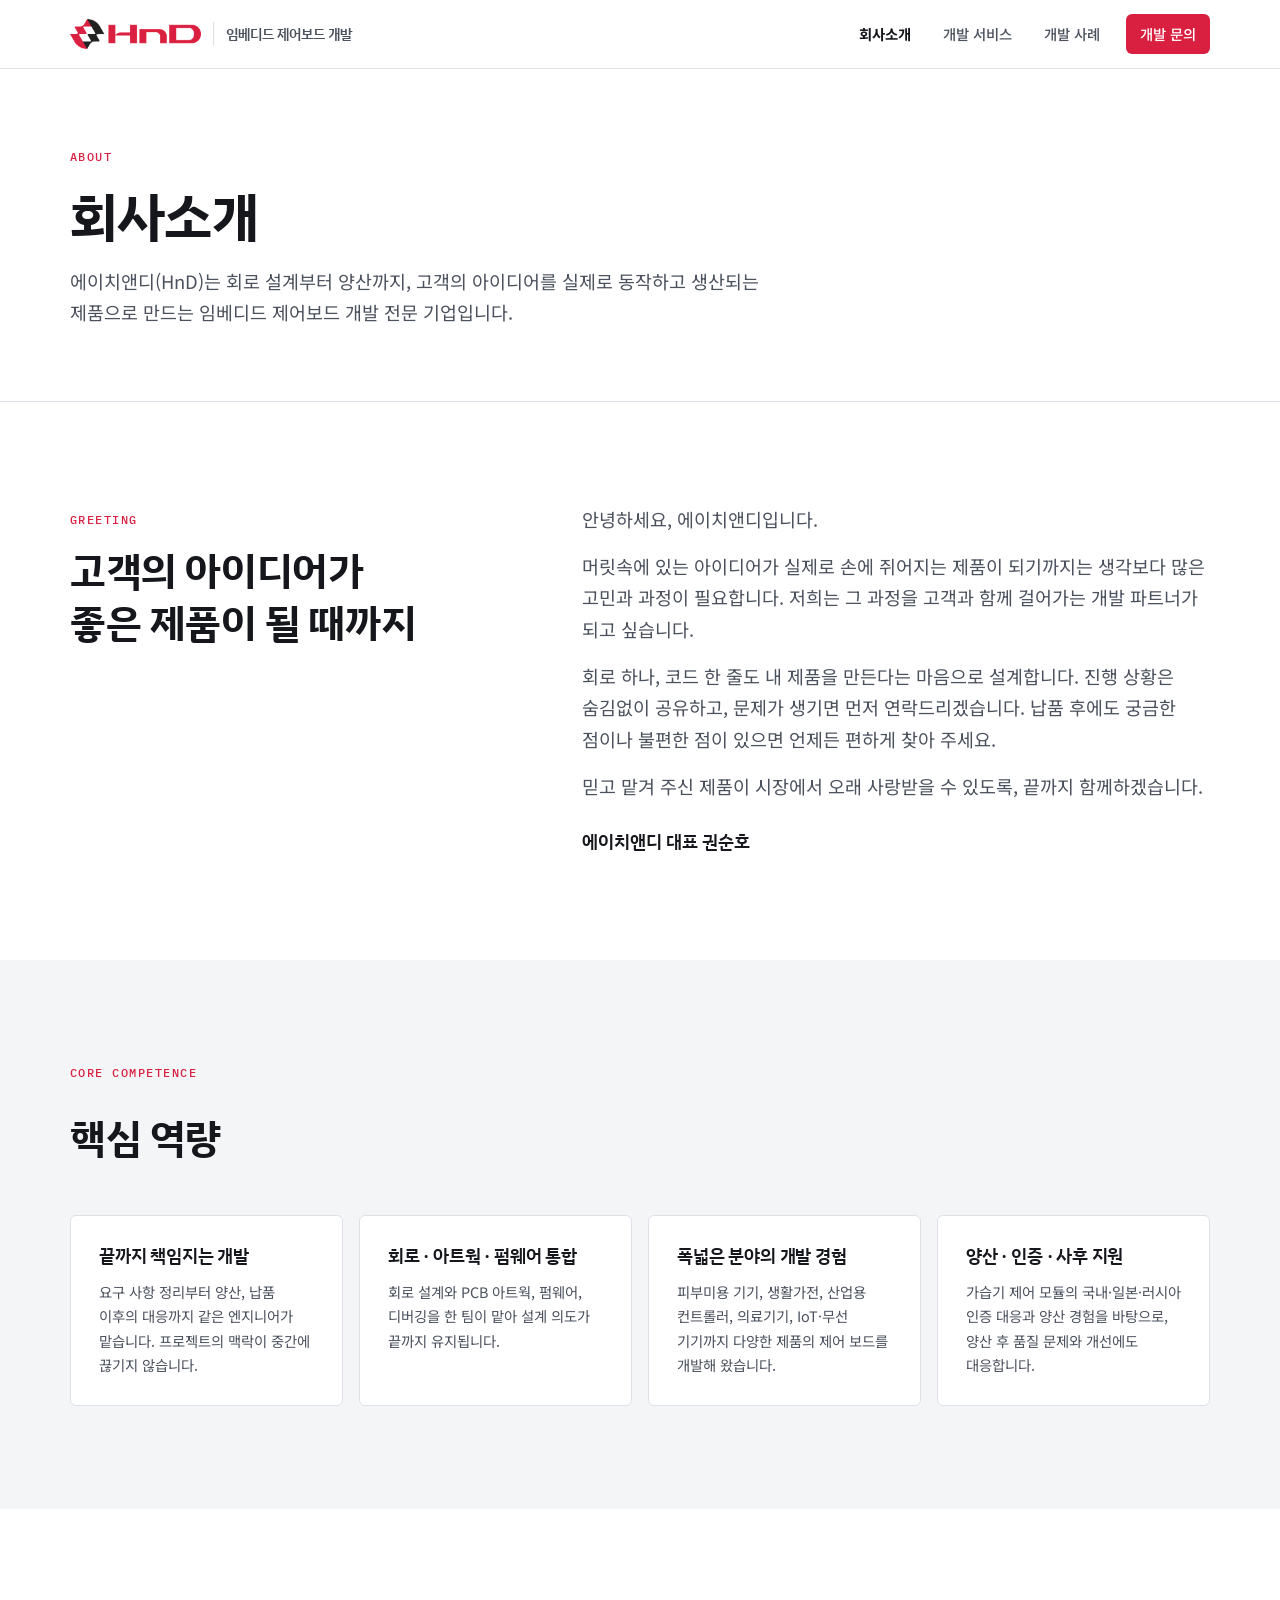
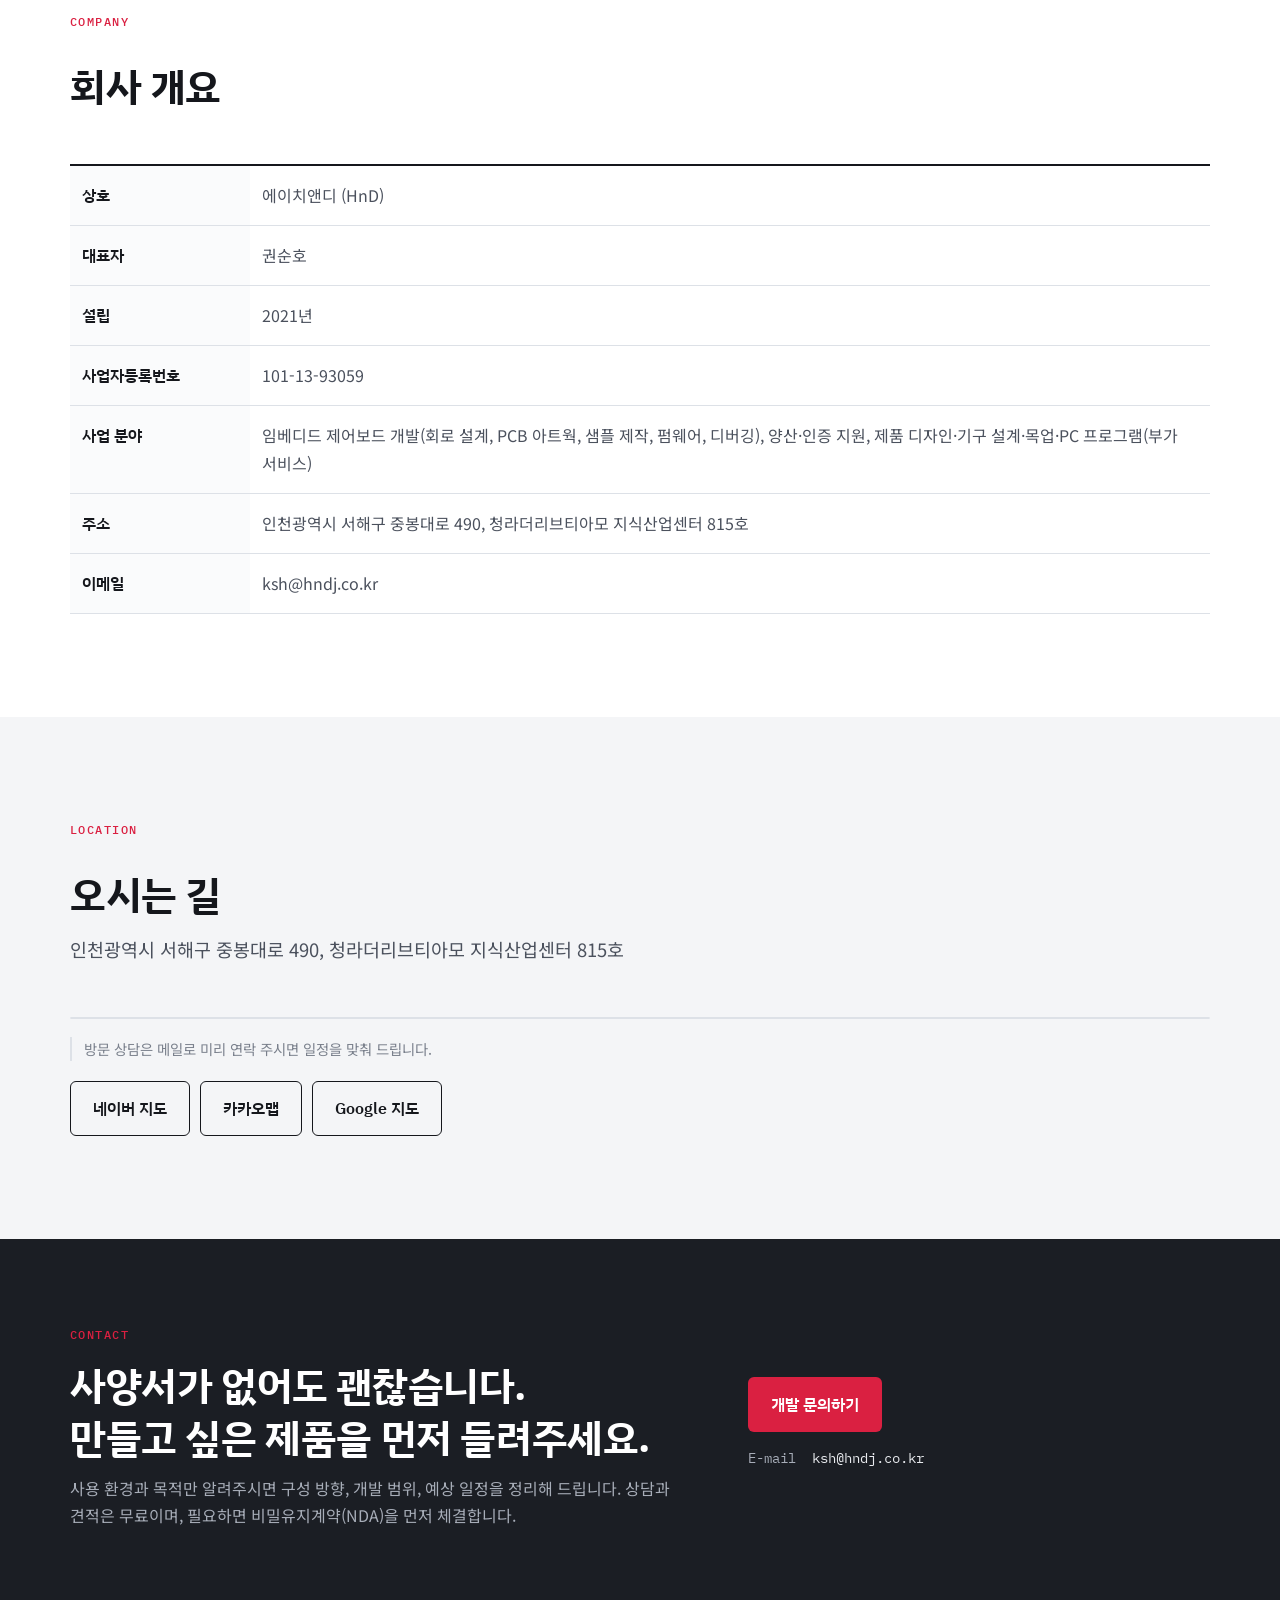
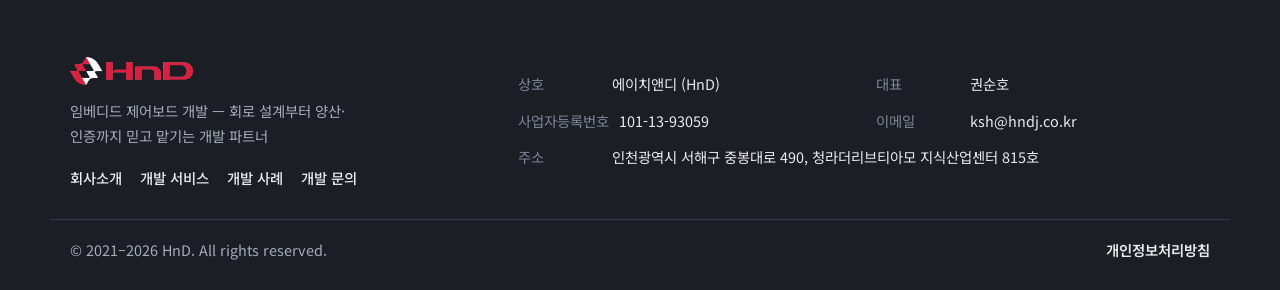
==== about.html @ 0e4fd701 "Add files via upload" ====
<!doctype html>
<html lang="ko">
<head>
<meta charset="utf-8">
<meta name="viewport" content="width=device-width, initial-scale=1, viewport-fit=cover">
<title>회사소개 | 에이치앤디 HnD</title>
<meta name="claude:viewport-fit-sides" content="cover">
<meta name="description" content="회로 설계부터 양산까지 함께하는 개발 파트너 에이치앤디(HnD)의 인사말, 핵심 역량, 회사 개요와 오시는 길.">
<link rel="canonical" href="https://hndj.co.kr/about.html">
<meta property="og:type" content="website">
<meta property="og:site_name" content="에이치앤디 HnD">
<meta property="og:title" content="회사소개 | 에이치앤디 HnD">
<meta property="og:description" content="회로 설계부터 양산까지 함께하는 개발 파트너 에이치앤디(HnD)의 인사말, 핵심 역량, 회사 개요와 오시는 길.">
<meta property="og:url" content="https://hndj.co.kr/about.html">
<meta property="og:image" content="https://hndj.co.kr/images/og.png">
<meta name="theme-color" content="#FFFFFF">
<link rel="icon" href="favicon.ico" sizes="any">
<link rel="icon" type="image/png" href="favicon.png">
<link rel="apple-touch-icon" href="images/apple-touch-icon.png">
<link rel="preconnect" href="https://fonts.googleapis.com">
<link rel="preconnect" href="https://fonts.gstatic.com" crossorigin>
<link rel="stylesheet" href="https://fonts.googleapis.com/css2?family=IBM+Plex+Mono:wght@400;500;600&family=IBM+Plex+Sans+KR:wght@500;600;700&family=Noto+Sans+KR:wght@400;500;700&display=swap">
<link rel="stylesheet" href="css/style.css">

</head>
<body>
<a class="skip" href="#main">본문 바로가기</a>
<header class="site-header">
  <div class="wrap nav">
    <a class="brand" href="index.html" aria-label="에이치앤디 홈"><img src="images/logo.png" width="416" height="96" alt="HnD 에이치앤디"><span>임베디드 제어보드 개발</span></a>
    <button class="menu-toggle" type="button" aria-expanded="false" aria-controls="menu" aria-label="메뉴 열기">
      <svg viewBox="0 0 24 24" fill="none" stroke="currentColor" stroke-width="2" stroke-linecap="round"><path d="M4 7h16M4 12h16M4 17h16"/></svg>
    </button>
    <ul class="menu" id="menu"><li><a href="about.html" aria-current="page">회사소개</a></li><li><a href="services.html">개발 서비스</a></li><li><a href="portfolio.html">개발 사례</a></li><li class="menu-cta"><a href="contact.html">개발 문의</a></li></ul>
  </div>
</header>
<main id="main">

<section class="page-head"><div class="wrap"><span class="eyebrow">About</span><h1>회사소개</h1>
<p>에이치앤디(HnD)는 회로 설계부터 양산까지, 고객의 아이디어를 실제로 동작하고 생산되는 제품으로 만드는 임베디드 제어보드 개발 전문 기업입니다.</p></div></section>

<section class="section section-white"><div class="wrap greet">
  <div><span class="eyebrow">Greeting</span><h2>고객의 아이디어가<br>좋은 제품이 될 때까지</h2></div>
  <div class="txt">
    <p>안녕하세요, 에이치앤디입니다.</p>
    <p>머릿속에 있는 아이디어가 실제로 손에 쥐어지는 제품이 되기까지는 생각보다 많은 고민과 과정이 필요합니다. 저희는 그 과정을 고객과 함께 걸어가는 개발 파트너가 되고 싶습니다.</p>
    <p>회로 하나, 코드 한 줄도 내 제품을 만든다는 마음으로 설계합니다. 진행 상황은 숨김없이 공유하고, 문제가 생기면 먼저 연락드리겠습니다. 납품 후에도 궁금한 점이나 불편한 점이 있으면 언제든 편하게 찾아 주세요.</p>
    <p>믿고 맡겨 주신 제품이 시장에서 오래 사랑받을 수 있도록, 끝까지 함께하겠습니다.</p>
    <p class="sign">에이치앤디 대표 권순호</p>
  </div>
</div></section>

<section class="section"><div class="wrap">
  <div class="sec-head"><span class="eyebrow">Core Competence</span><h2>핵심 역량</h2></div>
  <div class="pains" style="grid-template-columns:repeat(auto-fit,minmax(240px,1fr))"><div class="pain"><h3>끝까지 책임지는 개발</h3><p>요구 사항 정리부터 양산, 납품 이후의 대응까지 같은 엔지니어가 맡습니다. 프로젝트의 맥락이 중간에 끊기지 않습니다.</p></div><div class="pain"><h3>회로 · 아트웍 · 펌웨어 통합</h3><p>회로 설계와 PCB 아트웍, 펌웨어, 디버깅을 한 팀이 맡아 설계 의도가 끝까지 유지됩니다.</p></div><div class="pain"><h3>폭넓은 분야의 개발 경험</h3><p>피부미용 기기, 생활가전, 산업용 컨트롤러, 의료기기, IoT·무선 기기까지 다양한 제품의 제어 보드를 개발해 왔습니다.</p></div><div class="pain"><h3>양산 · 인증 · 사후 지원</h3><p>가습기 제어 모듈의 국내·일본·러시아 인증 대응과 양산 경험을 바탕으로, 양산 후 품질 문제와 개선에도 대응합니다.</p></div></div>
</div></section>

<section class="section section-white"><div class="wrap">
  <div class="sec-head"><span class="eyebrow">Company</span><h2>회사 개요</h2></div>
  <div class="tbl-scroll"><table class="info-table">
    <tr><th scope="row">상호</th><td>에이치앤디 (HnD)</td></tr>
    <tr><th scope="row">대표자</th><td>권순호</td></tr>
    <tr><th scope="row">설립</th><td>2021년</td></tr>
    <tr><th scope="row">사업자등록번호</th><td>101-13-93059</td></tr>
    <tr><th scope="row">사업 분야</th><td>임베디드 제어보드 개발(회로 설계, PCB 아트웍, 샘플 제작, 펌웨어, 디버깅), 양산·인증 지원, 제품 디자인·기구 설계·목업·PC 프로그램(부가 서비스)</td></tr>
    <tr><th scope="row">주소</th><td>인천광역시 서해구 중봉대로 490, 청라더리브티아모 지식산업센터 815호</td></tr>
    <tr><th scope="row">이메일</th><td>ksh@hndj.co.kr</td></tr>
  </table></div>
</div></section>

<section class="section" id="location"><div class="wrap">
  <div class="sec-head"><span class="eyebrow">Location</span><h2>오시는 길</h2><p>인천광역시 서해구 중봉대로 490, 청라더리브티아모 지식산업센터 815호</p></div>
  <div class="map-embed map-kakao"><div id="daumRoughmapContainer1794814588239" class="root_daum_roughmap root_daum_roughmap_landing"></div></div>
  <script charset="UTF-8" class="daum_roughmap_loader_script" src="https://t1.kakaocdn.net/kakaomapweb/roughmap/loader/prod/roughmapLoader.js"></script>
  <script charset="UTF-8">
    (function () {
      var box = document.getElementById('daumRoughmapContainer1794814588239');
      var w = Math.max(280, Math.round(box.parentElement.clientWidth));
      var h = Math.round(Math.min(Math.max(w * 0.45, 300), 460));
      new daum.roughmap.Lander({ "timestamp": "1794814588239", "key": "552avp23kot", "mapWidth": String(w), "mapHeight": String(h) }).render();
    })();
  </script>
  <p class="note">방문 상담은 메일로 미리 연락 주시면 일정을 맞춰 드립니다.</p>
  <div class="map-links">
    <a class="btn btn-line" href="https://map.naver.com/p/search/%EC%B2%AD%EB%9D%BC%20%EB%8D%94%EB%A6%AC%EB%B8%8C%20%ED%8B%B0%EC%95%84%EB%AA%A8%20%EC%A7%80%EC%8B%9D%EC%82%B0%EC%97%85%EC%84%BC%ED%84%B0" target="_blank" rel="noopener">네이버 지도</a>
    <a class="btn btn-line" href="https://map.kakao.com/?q=%EC%B2%AD%EB%9D%BC%20%EB%8D%94%EB%A6%AC%EB%B8%8C%20%ED%8B%B0%EC%95%84%EB%AA%A8%20%EC%A7%80%EC%8B%9D%EC%82%B0%EC%97%85%EC%84%BC%ED%84%B0" target="_blank" rel="noopener">카카오맵</a>
    <a class="btn btn-line" href="https://www.google.com/maps/search/?api=1&amp;query=%EC%B2%AD%EB%9D%BC%20%EB%8D%94%EB%A6%AC%EB%B8%8C%20%ED%8B%B0%EC%95%84%EB%AA%A8%20%EC%A7%80%EC%8B%9D%EC%82%B0%EC%97%85%EC%84%BC%ED%84%B0" target="_blank" rel="noopener">Google 지도</a>
  </div>
</div></section>
<section class="cta-band">
  <div class="wrap cta-inner">
    <div>
      <span class="eyebrow">Contact</span>
      <h2>사양서가 없어도 괜찮습니다.<br>만들고 싶은 제품을 먼저 들려주세요.</h2>
      <p>사용 환경과 목적만 알려주시면 구성 방향, 개발 범위, 예상 일정을 정리해 드립니다. 상담과 견적은 무료이며, 필요하면 비밀유지계약(NDA)을 먼저 체결합니다.</p>
    </div>
    <div class="cta-contact">
      <a class="btn btn-primary" href="contact.html">개발 문의하기</a>
      <div class="line"><span>E-mail</span>ksh@hndj.co.kr</div>
    </div>
  </div>
</section>
</main>
<footer class="site-footer">
  <div class="wrap foot-grid">
    <div>
      <img src="images/logo_white.png" width="416" height="96" alt="HnD 에이치앤디">
      <p class="tagline">임베디드 제어보드 개발 — 회로 설계부터 양산·인증까지 믿고 맡기는 개발 파트너</p>
      <nav class="foot-nav" aria-label="하단 메뉴"><a href="about.html">회사소개</a><a href="services.html">개발 서비스</a><a href="portfolio.html">개발 사례</a><a href="contact.html">개발 문의</a></nav>
    </div>
    <dl class="foot-info">
      <div><dt>상호</dt><dd>에이치앤디 (HnD)</dd></div>
      <div><dt>대표</dt><dd>권순호</dd></div>
      <div><dt>사업자등록번호</dt><dd>101-13-93059</dd></div>
      <div><dt>이메일</dt><dd>ksh@hndj.co.kr</dd></div>
      <div style="grid-column:1/-1"><dt>주소</dt><dd>인천광역시 서해구 중봉대로 490, 청라더리브티아모 지식산업센터 815호</dd></div>
    </dl>
  </div>
  <div class="wrap foot-bottom">
    <span>© 2021–2026 HnD. All rights reserved.</span>
    <a href="privacy.html">개인정보처리방침</a>
  </div>
</footer>
<script src="js/main.js"></script>
</body>
</html>
---- css/style.css ----
/* Layout concept: engineering spec sheet — white sheets on a cool paper ground,
   brand red reserved for the mark, key figures and the primary action;
   monospace labels carry real specs (protocols, frequencies, tolerances). */
:root {
  --paper: #F4F5F7;
  --surface: #FFFFFF;
  --ink: #15171C;
  --ink-2: #4B515D;
  --ink-3: #7A808C;
  --line: #DDE1E7;
  --brand: #DA2041;
  --brand-deep: #B3122F;
  --brand-tint: #FCEBEE;
  --night: #1B1E24;
  --night-2: #262A32;
  --night-ink: #E9EBEF;
  --night-ink-2: #A7ADB8;

  --f-display: "IBM Plex Sans KR", "Noto Sans KR", "Apple SD Gothic Neo", "Malgun Gothic", sans-serif;
  --f-body: "Noto Sans KR", "Apple SD Gothic Neo", "Malgun Gothic", sans-serif;
  --f-mono: "IBM Plex Mono", ui-monospace, "SFMono-Regular", Consolas, monospace;

  --fs-xs: 0.78rem;
  --fs-sm: 0.9rem;
  --fs-md: 1rem;
  --fs-lg: 1.15rem;
  --fs-xl: clamp(1.35rem, 1.1rem + 1vw, 1.75rem);
  --fs-2xl: clamp(1.7rem, 1.2rem + 2vw, 2.5rem);
  --fs-3xl: clamp(2rem, 1.3rem + 3vw, 3.4rem);

  --wrap: 1180px;
  --radius: 6px;
  --gutter: max(20px, env(safe-area-inset-left, 0px));
  --gutter-r: max(20px, env(safe-area-inset-right, 0px));
  color-scheme: light;
}

* { box-sizing: border-box; }
html { scroll-behavior: smooth; -webkit-text-size-adjust: 100%; }
@media (prefers-reduced-motion: reduce) { html { scroll-behavior: auto; } * { transition: none !important; animation: none !important; } }
body {
  margin: 0;
  background: var(--paper);
  color: var(--ink);
  font-family: var(--f-body);
  font-size: var(--fs-md);
  line-height: 1.7;
  word-break: keep-all;
  overflow-wrap: break-word;
}
img { max-width: 100%; height: auto; display: block; }
a { color: inherit; }
h1, h2, h3, h4 { font-family: var(--f-display); line-height: 1.3; margin: 0; text-wrap: balance; letter-spacing: -0.01em; }
p { margin: 0; }
ul { margin: 0; padding: 0; }
:focus-visible { outline: 2px solid var(--brand); outline-offset: 3px; }

.wrap {
  max-width: var(--wrap);
  margin-inline: auto;
  padding-left: var(--gutter);
  padding-right: var(--gutter-r);
}
.skip { position: absolute; left: -9999px; }
.skip:focus { left: 16px; top: 16px; background: var(--surface); padding: 8px 12px; z-index: 100; }

/* ---------- Header ---------- */
.site-header {
  position: sticky;
  top: env(safe-area-inset-top, 0px);
  z-index: 50;
  background: color-mix(in srgb, var(--surface) 94%, transparent);
  backdrop-filter: saturate(1.4) blur(10px);
  border-bottom: 1px solid var(--line);
}
body::before { content: ""; position: fixed; inset: 0 0 auto; height: env(safe-area-inset-top, 0px); z-index: 51; background: var(--surface); }
.nav { display: flex; align-items: center; justify-content: space-between; gap: 24px; height: 68px; }
.brand { display: flex; align-items: center; gap: 12px; text-decoration: none; }
.brand img { height: 30px; width: auto; }
.brand span { font-family: var(--f-display); font-weight: 600; font-size: var(--fs-sm); color: var(--ink-2); border-left: 1px solid var(--line); padding-left: 12px; white-space: nowrap; }
.menu { display: flex; align-items: center; gap: 4px; list-style: none; }
.menu a { display: block; padding: 8px 14px; text-decoration: none; font-weight: 500; font-size: var(--fs-sm); color: var(--ink-2); border-radius: var(--radius); }
.menu a:hover { color: var(--ink); background: var(--paper); }
.menu a[aria-current="page"] { color: var(--ink); font-weight: 700; }
.menu .menu-cta a { background: var(--brand); color: #fff; margin-left: 8px; }
.menu .menu-cta a:hover { background: var(--brand-deep); color: #fff; }
.menu-toggle { display: none; background: none; border: 1px solid var(--line); border-radius: var(--radius); width: 44px; height: 40px; cursor: pointer; color: var(--ink); }
.menu-toggle svg { width: 22px; height: 22px; display: block; margin: auto; }

@media (max-width: 860px) {
  .brand span { display: none; }
  .menu-toggle { display: block; }
  .menu {
    position: absolute; left: 0; right: 0; top: 100%;
    flex-direction: column; align-items: stretch; gap: 0;
    background: var(--surface); border-bottom: 1px solid var(--line);
    padding: 8px var(--gutter-r) 16px var(--gutter);
    display: none;
  }
  .menu.open { display: flex; }
  .menu a { padding: 14px 4px; font-size: var(--fs-md); border-bottom: 1px solid var(--line); border-radius: 0; }
  .menu .menu-cta a { margin: 14px 0 0; text-align: center; border-radius: var(--radius); border: 0; }
}

/* ---------- Buttons ---------- */
.btn {
  display: inline-flex; align-items: center; justify-content: center; gap: 8px;
  padding: 13px 22px; border-radius: var(--radius);
  font-family: var(--f-display); font-weight: 600; font-size: var(--fs-md);
  text-decoration: none; border: 1px solid transparent; cursor: pointer;
  transition: background .15s, border-color .15s, color .15s;
}
.btn-primary { background: var(--brand); color: #fff; }
.btn-primary:hover { background: var(--brand-deep); }
.btn-line { border-color: var(--ink); color: var(--ink); background: transparent; }
.btn-line:hover { background: var(--ink); color: var(--surface); }
.btn-line-light { border-color: var(--night-ink-2); color: var(--night-ink); background: transparent; }
.btn-line-light:hover { background: var(--night-ink); color: var(--night); }
.btn-row { display: flex; flex-wrap: wrap; gap: 12px; }

/* ---------- Common blocks ---------- */
.section { padding-block: clamp(56px, 8vw, 104px); }
.section-white { background: var(--surface); }
.section-night { background: var(--night); color: var(--night-ink); }
.eyebrow {
  font-family: var(--f-mono); font-size: var(--fs-xs); font-weight: 500;
  letter-spacing: 0.12em; text-transform: uppercase; color: var(--brand);
  display: inline-block; margin-bottom: 14px;
}
.section-night .eyebrow { color: #FF6A82; }
.sec-head { display: grid; gap: 14px; max-width: 760px; margin-bottom: clamp(32px, 4vw, 52px); }
.sec-head h2 { font-size: var(--fs-2xl); font-weight: 700; }
.sec-head p { color: var(--ink-2); font-size: var(--fs-lg); }
.section-night .sec-head p { color: var(--night-ink-2); }
.sec-head-row { display: flex; justify-content: space-between; align-items: end; gap: 24px; flex-wrap: wrap; margin-bottom: clamp(32px, 4vw, 52px); }
.sec-head-row .sec-head { margin-bottom: 0; }
.more-link { font-family: var(--f-display); font-weight: 600; text-decoration: none; border-bottom: 2px solid var(--brand); padding-bottom: 2px; white-space: nowrap; }

.tag {
  display: inline-block; font-family: var(--f-mono); font-size: 0.74rem; line-height: 1.4;
  padding: 3px 8px; border: 1px solid var(--line); border-radius: 3px; color: var(--ink-2);
  background: var(--surface); white-space: nowrap;
}
.tags { display: flex; flex-wrap: wrap; gap: 6px; }
.section-night .tag { background: transparent; border-color: #3A404B; color: var(--night-ink-2); }

/* ---------- Hero ---------- */
.hero { background: var(--surface); border-bottom: 1px solid var(--line); position: relative; overflow: hidden; }
.hero::before {
  content: ""; position: absolute; inset: 0; pointer-events: none;
  background-image:
    linear-gradient(var(--line) 1px, transparent 1px),
    linear-gradient(90deg, var(--line) 1px, transparent 1px);
  background-size: 32px 32px;
  mask-image: linear-gradient(100deg, transparent 35%, #000 75%);
  -webkit-mask-image: linear-gradient(100deg, transparent 35%, #000 75%);
  opacity: .55;
}
.hero-grid { position: relative; display: grid; grid-template-columns: 1.05fr 1fr; gap: clamp(32px, 5vw, 64px); align-items: center; padding-block: clamp(48px, 7vw, 96px); }
.hero h1 { font-size: var(--fs-3xl); font-weight: 700; letter-spacing: -0.02em; }
.hero h1 em { font-style: normal; color: var(--brand); }
.hero .lead { margin-top: 20px; font-size: var(--fs-lg); color: var(--ink-2); max-width: 34em; }
.hero .btn-row { margin-top: 32px; }
.chain { margin-top: 36px; display: flex; flex-wrap: wrap; align-items: center; gap: 6px 4px; font-family: var(--f-mono); font-size: var(--fs-xs); color: var(--ink-2); }
.chain span { padding: 4px 9px; border: 1px solid var(--line); border-radius: 3px; background: var(--surface); }
.chain i { font-style: normal; color: var(--ink-3); }
.hero-board { display: grid; grid-template-columns: 1.3fr 1fr; grid-template-rows: auto auto; gap: 12px; }
.hero-board figure { margin: 0; position: relative; border: 1px solid var(--line); border-radius: var(--radius); overflow: hidden; background: var(--surface); }
.hero-board figure:first-child { grid-row: span 2; }
.hero-board img { width: 100%; height: 100%; object-fit: cover; aspect-ratio: 4/3; }
.hero-board figure:first-child img { aspect-ratio: auto; min-height: 100%; }
.hero-board figcaption {
  position: absolute; left: 8px; bottom: 8px; font-family: var(--f-mono); font-size: 0.72rem;
  background: rgba(21,23,28,.86); color: #fff; padding: 4px 8px; border-radius: 3px; max-width: calc(100% - 16px);
}
@media (max-width: 900px) { .hero-grid { grid-template-columns: 1fr; } }

/* ---------- Stats ---------- */
.stats { background: var(--night); color: var(--night-ink); }
.stats-grid { display: grid; grid-template-columns: repeat(4, 1fr); }
.stat { padding: 28px 24px; border-left: 1px solid #333843; display: grid; gap: 4px; }
.stat:first-child { border-left: 0; padding-left: 0; }
.stat b { font-family: var(--f-display); font-size: clamp(1.8rem, 1.3rem + 2vw, 2.6rem); font-weight: 700; line-height: 1.1; font-variant-numeric: tabular-nums; }
.stat b small { font-size: 0.5em; font-weight: 600; margin-left: 2px; color: #FF6A82; }
.stat span { color: var(--night-ink-2); font-size: var(--fs-sm); }
@media (max-width: 760px) {
  .stats-grid { grid-template-columns: 1fr 1fr; }
  .stat { padding: 20px 16px; border-left: 0; border-top: 1px solid #333843; }
  .stat:nth-child(-n+2) { border-top: 0; }
  .stat:nth-child(odd) { padding-left: 0; }
}

/* ---------- Pain points ---------- */
.pains { display: grid; grid-template-columns: repeat(3, 1fr); gap: 16px; }
.pain { background: var(--surface); border: 1px solid var(--line); border-radius: var(--radius); padding: 28px; display: grid; gap: 12px; align-content: start; }
.pain h3 { font-size: var(--fs-lg); font-weight: 600; }
.pain p { color: var(--ink-2); font-size: var(--fs-sm); }
.pain .answer { border-top: 1px dashed var(--line); padding-top: 12px; color: var(--ink); font-weight: 500; }
.pain .answer::before { content: "HnD → "; font-family: var(--f-mono); font-size: var(--fs-xs); color: var(--brand); font-weight: 600; }
@media (max-width: 860px) { .pains { grid-template-columns: 1fr; } }

/* ---------- Services ---------- */
.svc-grid { display: grid; grid-template-columns: repeat(3, 1fr); border-top: 1px solid var(--line); border-left: 1px solid var(--line); }
.svc { padding: 32px 28px; border-right: 1px solid var(--line); border-bottom: 1px solid var(--line); background: var(--surface); display: grid; gap: 12px; align-content: start; text-decoration: none; transition: background .15s; }
a.svc:hover { background: #FAFBFC; }
.svc .code { font-family: var(--f-mono); font-size: var(--fs-xs); color: var(--ink-3); }
.svc h3 { font-size: var(--fs-xl); font-weight: 600; }
.svc p { color: var(--ink-2); font-size: var(--fs-sm); }
.svc .partner { font-size: var(--fs-xs); color: var(--ink-3); }
@media (max-width: 960px) { .svc-grid { grid-template-columns: 1fr 1fr; } }
@media (max-width: 600px) { .svc-grid { grid-template-columns: 1fr; } }

/* ---------- Why ---------- */
.why { display: grid; grid-template-columns: repeat(2, 1fr); gap: 1px; background: #333843; border: 1px solid #333843; border-radius: var(--radius); overflow: hidden; }
.why-item { background: var(--night); padding: 32px; display: grid; gap: 10px; align-content: start; }
.why-item h3 { font-size: var(--fs-lg); font-weight: 600; color: #fff; }
.why-item p { color: var(--night-ink-2); font-size: var(--fs-sm); }
@media (max-width: 760px) { .why { grid-template-columns: 1fr; } .why-item { padding: 24px; } }

/* ---------- Industries ---------- */
.ind-grid { display: grid; grid-template-columns: repeat(3, 1fr); gap: 16px; }
.ind { background: var(--surface); border: 1px solid var(--line); border-radius: var(--radius); padding: 24px; display: grid; gap: 8px; align-content: start; }
.ind h3 { font-size: var(--fs-lg); font-weight: 600; display: flex; align-items: baseline; justify-content: space-between; gap: 8px; }
.ind h3 small { font-family: var(--f-mono); font-size: var(--fs-xs); color: var(--brand); font-weight: 500; white-space: nowrap; }
.ind p { color: var(--ink-2); font-size: var(--fs-sm); }
@media (max-width: 900px) { .ind-grid { grid-template-columns: 1fr 1fr; } }
@media (max-width: 560px) { .ind-grid { grid-template-columns: 1fr; } }

/* ---------- Work cards ---------- */
.work-grid { display: grid; grid-template-columns: repeat(3, 1fr); gap: 20px; }
.work { background: var(--surface); border: 1px solid var(--line); border-radius: var(--radius); overflow: hidden; display: flex; flex-direction: column; text-decoration: none; transition: border-color .15s, transform .15s; }
.work:hover { border-color: var(--ink-3); }
.work .thumb { aspect-ratio: 4/3; background: #EEF0F3; overflow: hidden; }
.work .thumb img { width: 100%; height: 100%; object-fit: cover; transition: transform .3s; }
.work:hover .thumb img { transform: scale(1.03); }
.work .body { padding: 20px 22px 22px; display: grid; gap: 10px; align-content: start; flex: 1; }
.work .cat { font-family: var(--f-mono); font-size: var(--fs-xs); color: var(--brand); letter-spacing: .04em; }
.work h3 { font-size: var(--fs-lg); font-weight: 600; }
.work p { color: var(--ink-2); font-size: var(--fs-sm); }
.badge { font-family: var(--f-mono); font-size: 0.7rem; background: var(--brand); color: #fff; padding: 2px 7px; border-radius: 3px; margin-left: 6px; vertical-align: 2px; font-weight: 500; }
@media (max-width: 960px) { .work-grid { grid-template-columns: 1fr 1fr; } }
@media (max-width: 600px) { .work-grid { grid-template-columns: 1fr; } }

/* ---------- Process ---------- */
.steps { display: grid; grid-template-columns: repeat(5, 1fr); gap: 0; counter-reset: step; border-top: 2px solid var(--ink); }
.step { padding: 22px 20px 4px 0; display: grid; gap: 10px; align-content: start; position: relative; }
.step + .step { padding-left: 20px; border-left: 1px solid var(--line); }
.step .no { font-family: var(--f-mono); font-size: var(--fs-xs); color: var(--brand); font-weight: 600; }
.step h3 { font-size: var(--fs-lg); font-weight: 600; }
.step p { color: var(--ink-2); font-size: var(--fs-sm); }
.step .out { font-size: var(--fs-xs); color: var(--ink-3); font-family: var(--f-mono); line-height: 1.6; }
@media (max-width: 960px) {
  .steps { grid-template-columns: 1fr; border-top: 0; }
  .step, .step + .step { padding: 20px 0 20px 0; border-left: 0; border-top: 1px solid var(--line); }
  .step:first-child { border-top: 2px solid var(--ink); }
}

/* detailed process (services page) */
.proc { display: grid; gap: 0; border-top: 2px solid var(--ink); }
.proc-row { display: grid; grid-template-columns: 90px 1fr 1fr; gap: 24px; padding-block: 28px; border-bottom: 1px solid var(--line); }
.proc-row .no { font-family: var(--f-mono); font-weight: 600; color: var(--brand); font-size: var(--fs-lg); }
.proc-row h3 { font-size: var(--fs-xl); font-weight: 600; margin-bottom: 8px; }
.proc-row p { color: var(--ink-2); }
.proc-row .lst { list-style: none; display: grid; gap: 6px; font-size: var(--fs-sm); color: var(--ink-2); }
.proc-row .lst li { padding-left: 16px; position: relative; }
.proc-row .lst li::before { content: ""; position: absolute; left: 0; top: .72em; width: 7px; height: 1px; background: var(--ink-3); }
.proc-row .deliv { margin-top: 14px; }
.proc-row .deliv b { display: block; font-family: var(--f-mono); font-size: var(--fs-xs); color: var(--ink-3); font-weight: 500; margin-bottom: 6px; letter-spacing: .06em; }
@media (max-width: 800px) { .proc-row { grid-template-columns: 1fr; gap: 10px; } }

/* ---------- CTA band ---------- */
.cta-band { background: var(--night); color: var(--night-ink); }
.cta-inner { display: grid; grid-template-columns: 1.4fr 1fr; gap: 32px; align-items: center; padding-block: clamp(48px, 7vw, 80px); }
.cta-inner h2 { font-size: var(--fs-2xl); color: #fff; }
.cta-inner p { color: var(--night-ink-2); margin-top: 12px; }
.cta-contact { display: grid; gap: 14px; justify-items: start; }
.cta-contact .line { font-family: var(--f-mono); font-size: var(--fs-sm); color: var(--night-ink); }
.cta-contact .line span { color: var(--night-ink-2); display: inline-block; width: 64px; }
@media (max-width: 800px) { .cta-inner { grid-template-columns: 1fr; } }

/* ---------- Page header ---------- */
.page-head { background: var(--surface); border-bottom: 1px solid var(--line); padding-block: clamp(40px, 6vw, 72px); }
.page-head h1 { font-size: var(--fs-3xl); font-weight: 700; letter-spacing: -0.02em; }
.page-head p { margin-top: 14px; color: var(--ink-2); font-size: var(--fs-lg); max-width: 40em; }

/* ---------- Service detail ---------- */
.svc-detail { display: grid; grid-template-columns: 280px 1fr; gap: clamp(24px, 4vw, 56px); padding-block: 44px; border-top: 1px solid var(--line); }
.svc-detail:first-of-type { border-top: 2px solid var(--ink); }
.svc-detail .side { display: grid; gap: 10px; align-content: start; }
.svc-detail .side .code { font-family: var(--f-mono); font-size: var(--fs-xs); color: var(--brand); font-weight: 600; }
.svc-detail .side h2 { font-size: var(--fs-2xl); font-weight: 700; }
.svc-detail .side .en { font-family: var(--f-mono); font-size: var(--fs-xs); color: var(--ink-3); }
.svc-detail .main { display: grid; gap: 22px; min-width: 0; }
.svc-detail .main > p { font-size: var(--fs-lg); color: var(--ink-2); }
.cap-cols { display: grid; grid-template-columns: 1fr 1fr; gap: 20px 32px; }
.cap h4 { font-size: var(--fs-md); font-weight: 600; margin-bottom: 6px; }
.cap ul { list-style: none; display: grid; gap: 4px; font-size: var(--fs-sm); color: var(--ink-2); }
.cap li { padding-left: 16px; position: relative; }
.cap li::before { content: ""; position: absolute; left: 0; top: .75em; width: 7px; height: 1px; background: var(--brand); }
.note { font-size: var(--fs-sm); color: var(--ink-3); border-left: 2px solid var(--line); padding-left: 12px; }
@media (max-width: 860px) { .svc-detail { grid-template-columns: 1fr; } .cap-cols { grid-template-columns: 1fr; } }

/* tech stack table */
.stack { display: grid; gap: 0; border-top: 2px solid var(--ink); }
.stack-row { display: grid; grid-template-columns: 220px 1fr; gap: 20px; padding-block: 18px; border-bottom: 1px solid var(--line); align-items: start; }
.stack-row h4 { font-size: var(--fs-md); font-weight: 600; }
.stack-row h4 small { display: block; font-family: var(--f-mono); font-size: var(--fs-xs); color: var(--ink-3); font-weight: 400; }
@media (max-width: 700px) { .stack-row { grid-template-columns: 1fr; gap: 8px; } }

/* deliverables */
.deliv-grid { display: grid; grid-template-columns: repeat(4, 1fr); gap: 16px; }
.deliv-card { background: var(--surface); border: 1px solid var(--line); border-radius: var(--radius); padding: 22px; display: grid; gap: 8px; align-content: start; }
.deliv-card h3 { font-size: var(--fs-md); font-weight: 600; }
.deliv-card ul { list-style: none; display: grid; gap: 4px; font-size: var(--fs-sm); color: var(--ink-2); }
.deliv-card li::before { content: "· "; color: var(--brand); }
@media (max-width: 960px) { .deliv-grid { grid-template-columns: 1fr 1fr; } }
@media (max-width: 520px) { .deliv-grid { grid-template-columns: 1fr; } }

/* ---------- Portfolio page ---------- */
.filters { display: flex; flex-wrap: wrap; gap: 8px; margin-bottom: 28px; }
.filters button {
  font-family: var(--f-display); font-size: var(--fs-sm); font-weight: 500;
  padding: 8px 14px; border: 1px solid var(--line); border-radius: 999px; background: var(--surface); color: var(--ink-2); cursor: pointer;
}
.filters button[aria-pressed="true"] { background: var(--ink); color: var(--surface); border-color: var(--ink); }
.filters button span { font-family: var(--f-mono); font-size: var(--fs-xs); margin-left: 4px; opacity: .7; }
.case { background: var(--surface); border: 1px solid var(--line); border-radius: var(--radius); overflow: hidden; display: grid; grid-template-columns: 1.1fr 1fr; scroll-margin-top: 90px; }
.case + .case { margin-top: 20px; }
.case .gallery { display: grid; gap: 4px; background: #EEF0F3; grid-template-columns: 2fr 1fr; grid-auto-rows: 1fr; align-self: start; }
.case .gallery img { width: 100%; height: 100%; object-fit: cover; background: #fff; min-height: 0; }
.case .gallery img:first-child { grid-row: span var(--n, 2); aspect-ratio: 4/3; }
.case .gallery.one { grid-template-columns: 1fr; }
.case .info { padding: clamp(22px, 3vw, 36px); display: grid; gap: 14px; align-content: start; min-width: 0; }
.case .cat { font-family: var(--f-mono); font-size: var(--fs-xs); color: var(--brand); letter-spacing: .04em; }
.case h2 { font-size: var(--fs-xl); font-weight: 700; }
.case .sum { color: var(--ink-2); }
.case ul.pts { list-style: none; display: grid; gap: 6px; font-size: var(--fs-sm); }
.case ul.pts li { padding-left: 16px; position: relative; }
.case ul.pts li::before { content: ""; position: absolute; left: 0; top: .75em; width: 7px; height: 1px; background: var(--brand); }
.case .scope { font-size: var(--fs-xs); color: var(--ink-3); font-family: var(--f-mono); }
@media (max-width: 860px) { .case { grid-template-columns: 1fr; } }

/* ---------- About ---------- */
.greet { display: grid; grid-template-columns: 1fr 1.4fr; gap: clamp(28px, 5vw, 72px); align-items: start; }
.greet h2 { font-size: var(--fs-2xl); font-weight: 700; }
.greet .txt { display: grid; gap: 16px; color: var(--ink-2); font-size: var(--fs-lg); }
.greet .sign { color: var(--ink); font-family: var(--f-display); font-weight: 600; margin-top: 8px; }
@media (max-width: 860px) { .greet { grid-template-columns: 1fr; } }
.info-table { width: 100%; border-collapse: collapse; border-top: 2px solid var(--ink); font-size: var(--fs-md); }
.info-table th, .info-table td { text-align: left; padding: 16px 12px; border-bottom: 1px solid var(--line); vertical-align: top; }
.info-table th { width: 180px; font-family: var(--f-display); font-weight: 600; color: var(--ink); background: #FAFBFC; }
.info-table td { color: var(--ink-2); }
@media (max-width: 600px) { .info-table th { width: 110px; padding: 14px 8px; } .info-table td { padding: 14px 8px; } }
.map-links { display: flex; flex-wrap: wrap; gap: 10px; margin-top: 20px; }

/* ---------- Contact ---------- */
.contact-grid { display: grid; grid-template-columns: 1.5fr 1fr; gap: clamp(24px, 4vw, 48px); align-items: start; }
@media (max-width: 900px) { .contact-grid { grid-template-columns: 1fr; } }
.form-card { background: var(--surface); border: 1px solid var(--line); border-radius: var(--radius); padding: clamp(22px, 3.5vw, 40px); display: grid; gap: 22px; }
.fieldset { display: grid; gap: 18px; border: 0; padding: 0; margin: 0; min-width: 0; }
.fieldset legend { font-family: var(--f-mono); font-size: var(--fs-xs); color: var(--ink-3); letter-spacing: .08em; margin-bottom: 4px; padding: 0; }
.row2 { display: grid; grid-template-columns: 1fr 1fr; gap: 16px; }
@media (max-width: 600px) { .row2 { grid-template-columns: 1fr; } }
.field { display: grid; gap: 6px; min-width: 0; }
.field label, .field .lbl { font-weight: 500; font-size: var(--fs-sm); }
.req { color: var(--brand); margin-left: 2px; }
.field input, .field select, .field textarea {
  font: inherit; font-size: var(--fs-md); color: var(--ink); background: var(--surface);
  border: 1px solid #C9CED6; border-radius: var(--radius); padding: 11px 12px; width: 100%;
}
.field textarea { min-height: 170px; resize: vertical; line-height: 1.6; }
.field input:focus, .field select:focus, .field textarea:focus { outline: 2px solid var(--ink); outline-offset: 0; border-color: var(--ink); }
.field .hint { font-size: var(--fs-xs); color: var(--ink-3); }
.chips { display: flex; flex-wrap: wrap; gap: 8px; }
.chips label { position: relative; }
.chips input { position: absolute; opacity: 0; inset: 0; cursor: pointer; }
.chips span { display: inline-block; padding: 8px 13px; border: 1px solid #C9CED6; border-radius: 999px; font-size: var(--fs-sm); cursor: pointer; background: var(--surface); }
.chips input:checked + span { background: var(--ink); border-color: var(--ink); color: var(--surface); }
.chips input:focus-visible + span { outline: 2px solid var(--brand); outline-offset: 2px; }
.consent { background: var(--paper); border-radius: var(--radius); padding: 16px; font-size: var(--fs-sm); color: var(--ink-2); display: grid; gap: 10px; }
.consent table { width: 100%; border-collapse: collapse; font-size: var(--fs-xs); }
.consent th, .consent td { border: 1px solid var(--line); padding: 6px 8px; text-align: left; background: var(--surface); }
.consent .agree { display: flex; gap: 8px; align-items: center; font-weight: 500; color: var(--ink); }
.consent .agree input { width: 18px; height: 18px; accent-color: var(--brand); }
.hp { position: absolute !important; left: -9999px !important; width: 1px; height: 1px; overflow: hidden; }
.form-status { font-size: var(--fs-sm); padding: 12px 14px; border-radius: var(--radius); }
.form-status.ok { background: #EAF6EE; color: #17633A; }
.form-status.err { background: var(--brand-tint); color: var(--brand-deep); }
.form-status.info { background: #EEF2F8; color: #2C4A78; }

.aside-card { background: var(--surface); border: 1px solid var(--line); border-radius: var(--radius); padding: 24px; display: grid; gap: 12px; }
.aside-card + .aside-card { margin-top: 16px; }
.aside-card h3 { font-size: var(--fs-lg); font-weight: 600; }
.aside-card .kv { display: grid; grid-template-columns: 64px 1fr; gap: 6px 12px; font-size: var(--fs-sm); }
.aside-card .kv dt { color: var(--ink-3); }
.aside-card .kv dd { margin: 0; color: var(--ink); font-weight: 500; overflow-wrap: anywhere; }
.check-list { list-style: none; display: grid; gap: 10px; font-size: var(--fs-sm); color: var(--ink-2); counter-reset: c; }
.check-list li { padding-left: 28px; position: relative; }
.check-list li::before { counter-increment: c; content: counter(c); position: absolute; left: 0; top: 1px; width: 20px; height: 20px; border-radius: 50%; border: 1px solid var(--ink-3); font-family: var(--f-mono); font-size: 0.7rem; display: grid; place-items: center; line-height: 1; color: var(--ink); }
.check-list b { color: var(--ink); font-weight: 600; }

/* FAQ */
.faq { border-top: 2px solid var(--ink); }
.faq details { border-bottom: 1px solid var(--line); }
.faq summary { cursor: pointer; list-style: none; padding: 20px 40px 20px 0; font-family: var(--f-display); font-weight: 600; font-size: var(--fs-lg); position: relative; }
.faq summary::-webkit-details-marker { display: none; }
.faq summary::after { content: "+"; position: absolute; right: 6px; top: 16px; font-family: var(--f-mono); font-size: 1.4rem; color: var(--ink-3); }
.faq details[open] summary::after { content: "−"; }
.faq details p { padding: 0 0 22px; color: var(--ink-2); max-width: 48em; }

/* ---------- Legal text ---------- */
.legal { max-width: 820px; display: grid; gap: 28px; }
.legal h2 { font-size: var(--fs-xl); font-weight: 600; }
.legal p, .legal li { color: var(--ink-2); }
.legal ul { padding-left: 1.2em; display: grid; gap: 4px; margin-top: 8px; }
.legal table { width: 100%; border-collapse: collapse; margin-top: 10px; font-size: var(--fs-sm); }
.legal th, .legal td { border: 1px solid var(--line); padding: 10px; text-align: left; vertical-align: top; background: var(--surface); }
.legal th { background: #FAFBFC; }
.tbl-scroll { overflow-x: auto; }

/* ---------- Footer ---------- */
.site-footer { background: var(--night); color: var(--night-ink-2); font-size: var(--fs-sm); }
.foot-grid { display: grid; grid-template-columns: 1.2fr 2fr; gap: 32px; padding-block: 48px 28px; }
.foot-grid img { height: 28px; width: auto; }
.foot-grid .tagline { margin-top: 14px; max-width: 22em; }
.foot-info { display: grid; grid-template-columns: repeat(2, minmax(0, 1fr)); gap: 6px 24px; }
.foot-info div { display: flex; gap: 10px; }
.foot-info dt { color: #7E8592; min-width: 84px; }
.foot-info dd { margin: 0; color: var(--night-ink); }
.foot-bottom { border-top: 1px solid #333843; padding-block: 18px 28px; display: flex; flex-wrap: wrap; justify-content: space-between; gap: 12px; }
.foot-bottom a { color: var(--night-ink); text-decoration: none; font-weight: 600; }
.foot-bottom a:hover { text-decoration: underline; }
@media (max-width: 860px) { .foot-grid { grid-template-columns: 1fr; } .foot-info { grid-template-columns: 1fr; } }

/* ---------- v2: hero art, promise, beauty focus ---------- */
.hero-visual { position: relative; }

.hero-art { width: 100%; height: auto; display: block; }
.hero-art .ha-chip { font-family: var(--f-mono); font-size: 22px; font-weight: 600; fill: #E9EBEF; letter-spacing: .08em; }
.hero-art .ha-sub { font-family: var(--f-mono); font-size: 10.5px; fill: #8B93A1; }
.hero-art .ha-mod { font-family: var(--f-mono); font-size: 11.5px; fill: #C5CAD3; letter-spacing: .03em; }
.hero-art .ha-silk { font-family: var(--f-mono); font-size: 11px; fill: #5A6170; letter-spacing: .1em; }
.hero-art .ha-flow { animation: ha-flow 2.4s linear infinite; }
@keyframes ha-flow { to { stroke-dashoffset: -64; } }
@media (prefers-reduced-motion: reduce) { .hero-art .ha-flow { animation: none; } }

.chain .hot { border-color: var(--brand); color: var(--brand); font-weight: 600; background: var(--brand-tint); }
.why-4 { grid-template-columns: repeat(4, 1fr); }
@media (max-width: 1000px) { .why-4 { grid-template-columns: 1fr 1fr; } }
@media (max-width: 600px) { .why-4 { grid-template-columns: 1fr; } }

.section-beauty { background: linear-gradient(180deg, #FBF4F5 0%, var(--surface) 100%); border-block: 1px solid var(--line); }
.beauty-grid { display: grid; grid-template-columns: 1fr 1fr; gap: clamp(28px, 5vw, 64px); align-items: center; }
.beauty-copy { display: grid; gap: 18px; align-content: start; min-width: 0; }
.beauty-copy h2 { font-size: var(--fs-2xl); font-weight: 700; }
.beauty-copy > p { color: var(--ink-2); font-size: var(--fs-lg); }
.beauty-pts { list-style: none; display: grid; gap: 10px; font-size: var(--fs-sm); color: var(--ink-2); }
.beauty-pts li { display: grid; grid-template-columns: 110px 1fr; gap: 12px; padding-top: 10px; border-top: 1px solid var(--line); }
.beauty-pts b { color: var(--ink); font-family: var(--f-display); font-weight: 600; }
.beauty-imgs { display: grid; grid-template-columns: 1fr 1fr; gap: 12px; }
.beauty-imgs img { width: 100%; height: 100%; object-fit: cover; border-radius: var(--radius); border: 1px solid var(--line); aspect-ratio: 4/3; }
.beauty-imgs img:first-child { grid-column: 1 / -1; }
@media (max-width: 900px) { .beauty-grid { grid-template-columns: 1fr; } }
@media (max-width: 520px) { .beauty-pts li { grid-template-columns: 1fr; gap: 2px; } }
.field select { appearance: auto; }

/* ---------- v3 ---------- */
.hero-dark { background: radial-gradient(80% 90% at 78% 40%, #2A2F38 0%, #181B21 55%, #121418 100%); border-bottom: 0; color: var(--night-ink); }
.hero-dark::before { background-image: linear-gradient(#262A32 1px, transparent 1px), linear-gradient(90deg, #262A32 1px, transparent 1px); opacity: .5; mask-image: linear-gradient(100deg, #000 0%, transparent 60%); -webkit-mask-image: linear-gradient(100deg, #000 0%, transparent 60%); }
.hero-dark::after { content: ""; position: absolute; width: 46vw; height: 46vw; right: -6vw; top: 8%; background: radial-gradient(circle, rgba(218,32,65,.22), transparent 62%); pointer-events: none; }
.hero-dark h1 { color: #fff; }
.hero-dark h1 em { color: #FF5A74; }
.hero-dark .lead { color: var(--night-ink-2); }
.hero-dark .eyebrow { color: #FF6A82; }
.hero-dark .chain span { background: transparent; border-color: #3A404B; color: var(--night-ink); }
.hero-dark .chain i { color: #5A6170; }
.hero-dark .hero-grid { grid-template-columns: 1fr 1.05fr; padding-block: clamp(48px, 7vw, 104px); z-index: 1; }
.hero-visual img { width: 100%; height: auto; filter: drop-shadow(0 30px 40px rgba(0,0,0,.35)); }
@media (max-width: 900px) { .hero-dark .hero-grid { grid-template-columns: 1fr; } .hero-visual { max-width: 560px; margin-inline: auto; } }

.core-grid { display: grid; grid-template-columns: repeat(4, 1fr); border-top: 1px solid var(--line); border-left: 1px solid var(--line); }
.core { padding: 28px 24px 30px; border-right: 1px solid var(--line); border-bottom: 1px solid var(--line); background: var(--surface); display: grid; gap: 8px; align-content: start; text-decoration: none; transition: background .15s; }
a.core:hover { background: #FAFBFC; }
.core .code { font-family: var(--f-mono); font-size: var(--fs-lg); font-weight: 600; color: var(--brand); }
.core h3 { font-size: var(--fs-xl); font-weight: 700; }
.core .en { font-family: var(--f-mono); font-size: var(--fs-xs); color: var(--ink-3); margin-top: -4px; }
.core p { color: var(--ink-2); font-size: var(--fs-sm); margin-top: 6px; }
.core-add { background: var(--paper); }
.core-add .code { color: var(--ink-3); }
.addons { display: grid; gap: 10px; margin-top: 8px; }
.addon h4 { font-size: var(--fs-sm); font-weight: 600; display: flex; justify-content: space-between; gap: 8px; }
.addon h4 small { font-family: var(--f-mono); font-size: 0.7rem; color: var(--ink-3); font-weight: 400; }
.addon p { font-size: var(--fs-xs); color: var(--ink-3); margin-top: 2px; }
@media (max-width: 1000px) { .core-grid { grid-template-columns: 1fr 1fr; } }
@media (max-width: 560px) { .core-grid { grid-template-columns: 1fr; } }

.why-item .no { font-family: var(--f-mono); font-size: var(--fs-xs); color: #FF6A82; font-weight: 600; }

.field-grid { display: grid; grid-template-columns: repeat(3, 1fr); gap: 20px; }
.field-card { background: var(--surface); border: 1px solid var(--line); border-radius: var(--radius); overflow: hidden; display: flex; flex-direction: column; text-decoration: none; transition: border-color .15s; }
.field-card:hover { border-color: var(--ink-3); }
.field-card .thumb { aspect-ratio: 4/3; overflow: hidden; background: #EEF0F3; }
.field-card .thumb img { width: 100%; height: 100%; object-fit: cover; transition: transform .3s; }
.field-card:hover .thumb img { transform: scale(1.03); }
.field-card .body { padding: 20px 22px 24px; display: grid; gap: 8px; align-content: start; }
.field-card .cat { font-family: var(--f-mono); font-size: var(--fs-xs); color: var(--brand); letter-spacing: .04em; }
.field-card h3 { font-size: var(--fs-xl); font-weight: 700; }
.field-card p { color: var(--ink-2); font-size: var(--fs-sm); }
.field-cta { background: var(--night); border-color: var(--night); justify-content: center; }
.field-cta .body { padding: 32px 28px; gap: 12px; }
.field-cta h3 { color: #fff; }
.field-cta p { color: var(--night-ink-2); }
.field-cta .cat { color: #FF6A82; }
.field-cta .go { font-family: var(--f-display); font-weight: 600; color: #fff; margin-top: 8px; }
.field-cta:hover { border-color: var(--brand); }
@media (max-width: 960px) { .field-grid { grid-template-columns: 1fr 1fr; } }
@media (max-width: 600px) { .field-grid { grid-template-columns: 1fr; } }

.steps-6 { grid-template-columns: repeat(6, 1fr); }
@media (max-width: 1100px) { .steps-6 { grid-template-columns: repeat(3, 1fr); } .steps-6 .step:nth-child(4) { border-left: 0; padding-left: 0; } }
@media (max-width: 960px) { .steps-6 { grid-template-columns: 1fr; } }
.deliv-3 { grid-template-columns: repeat(3, 1fr); }
@media (max-width: 760px) { .deliv-3 { grid-template-columns: 1fr; } }
.deliv-card .en-sm { font-family: var(--f-mono); font-size: var(--fs-xs); color: var(--ink-3); margin-top: -4px; }
.deliv-card p { color: var(--ink-2); font-size: var(--fs-sm); }
.hero-dark .hero-grid { grid-template-columns: 1.1fr 1fr; }
.hero-dark h1 { font-size: clamp(2rem, 1.1rem + 2.6vw, 3.05rem); }
@media (max-width: 900px) { .hero-dark .hero-grid { grid-template-columns: 1fr; } }

/* ---------- v4: plus services ---------- */
a.core-add { background: var(--night); border-color: #2A2F38; }
a.core-add:hover { background: #22262E; }
.core-add h3 { color: #fff; }
.core-add .code { color: #FF6A82; }
.core-add .en { color: var(--night-ink-2); }
.core-add p { color: var(--night-ink-2); }
.core-add .go { font-family: var(--f-display); font-weight: 600; color: #fff; margin-top: 6px; }

.section-addon { background: linear-gradient(180deg, #F7F3F4 0%, #F4F5F7 55%, var(--paper) 100%); position: relative; overflow: hidden; }
.section-addon::before { content: ""; position: absolute; width: 60vw; height: 60vw; left: -20vw; top: -25vw; background: radial-gradient(circle, rgba(218,32,65,.10), transparent 65%); pointer-events: none; }
.section-addon .wrap { position: relative; }
.addon-grid { display: grid; grid-template-columns: 1fr 1fr; gap: 24px; }
.addon-card { background: var(--surface); border: 1px solid var(--line); border-radius: 12px; overflow: hidden; display: flex; flex-direction: column; text-decoration: none; box-shadow: 0 1px 2px rgba(21,23,28,.04); transition: box-shadow .2s, transform .2s; }
.addon-card:hover { box-shadow: 0 18px 40px -18px rgba(21,23,28,.28); transform: translateY(-2px); }
.addon-card .thumb { aspect-ratio: 4/3; overflow: hidden; background: #EEF0F3; }
.addon-card .thumb img { width: 100%; height: 100%; object-fit: cover; transition: transform .4s; }
.addon-card:hover .thumb img { transform: scale(1.04); }
.addon-card .body { padding: 26px 28px 30px; display: grid; gap: 12px; align-content: start; }
.addon-card .cat { font-family: var(--f-mono); font-size: var(--fs-xs); color: var(--brand); letter-spacing: .06em; }
.addon-card h3 { font-size: var(--fs-2xl); font-weight: 700; }
.addon-card p { color: var(--ink-2); }
.addon-card ul { list-style: none; display: grid; grid-template-columns: 1fr 1fr; gap: 6px 16px; font-size: var(--fs-sm); color: var(--ink); margin-top: 4px; }
.addon-card li { padding-left: 16px; position: relative; }
.addon-card li::before { content: ""; position: absolute; left: 0; top: .72em; width: 8px; height: 2px; background: var(--brand); }
.addon-note { margin-top: 28px; font-size: var(--fs-sm); color: var(--ink-3); text-align: center; }
@media (max-width: 860px) { .addon-grid { grid-template-columns: 1fr; } .addon-card ul { grid-template-columns: 1fr; } }

.addon-rows { display: grid; gap: clamp(32px, 5vw, 64px); }
.addon-row { display: grid; grid-template-columns: 1.1fr 1fr; gap: clamp(24px, 4vw, 56px); align-items: center; scroll-margin-top: 90px; }
.addon-row:nth-child(even) .media { order: 2; }
.addon-row .media img { width: 100%; height: auto; border-radius: 12px; border: 1px solid var(--line); aspect-ratio: 4/3; object-fit: cover; }
.addon-row .text { display: grid; gap: 14px; min-width: 0; }
.addon-row .cat { font-family: var(--f-mono); font-size: var(--fs-xs); color: var(--brand); letter-spacing: .06em; }
.addon-row h3 { font-size: var(--fs-2xl); font-weight: 700; }
.addon-row p { color: var(--ink-2); font-size: var(--fs-lg); }
.addon-row ul { list-style: none; display: grid; gap: 8px; border-top: 1px solid var(--line); padding-top: 14px; }
.addon-row li { padding-left: 18px; position: relative; }
.addon-row li::before { content: ""; position: absolute; left: 0; top: .78em; width: 8px; height: 2px; background: var(--brand); }
@media (max-width: 860px) { .addon-row { grid-template-columns: 1fr; } .addon-row:nth-child(even) .media { order: 0; } }

/* ---------- v5: credibility ---------- */
.hero-trust { list-style: none; display: flex; flex-wrap: wrap; gap: 10px 22px; margin-top: 30px; font-size: var(--fs-sm); color: var(--night-ink); }
.hero-trust li { display: flex; align-items: center; gap: 8px; }
.hero-trust li::before { content: ""; width: 16px; height: 16px; border-radius: 50%; background: rgba(218,32,65,.18) url("data:image/svg+xml,%3Csvg xmlns='http://www.w3.org/2000/svg' viewBox='0 0 16 16'%3E%3Cpath d='M4 8.2l2.6 2.5L12 5.5' fill='none' stroke='%23FF6A82' stroke-width='2' stroke-linecap='round' stroke-linejoin='round'/%3E%3C/svg%3E") center/16px no-repeat; flex: none; }
.why-item .proof { font-family: var(--f-mono); font-size: var(--fs-xs); color: var(--night-ink); border-top: 1px dashed #3A404B; padding-top: 10px; margin-top: 4px; }
.engage-grid { display: grid; grid-template-columns: repeat(3, 1fr); gap: 20px; }
.engage { background: var(--surface); border: 1px solid var(--line); border-top: 3px solid var(--brand); border-radius: var(--radius); padding: 28px; display: grid; gap: 12px; align-content: start; }
.engage .cat { font-family: var(--f-mono); font-size: var(--fs-xs); color: var(--ink-3); letter-spacing: .06em; }
.engage h3 { font-size: var(--fs-xl); font-weight: 700; }
.engage p { color: var(--ink-2); font-size: var(--fs-sm); }
@media (max-width: 860px) { .engage-grid { grid-template-columns: 1fr; } }
.map-embed { border: 1px solid var(--line); border-radius: var(--radius); overflow: hidden; aspect-ratio: 16/7; background: #EEF0F3; margin-bottom: 18px; }
.map-embed iframe { width: 100%; height: 100%; border: 0; display: block; }
.map-ph { display: grid; place-items: center; text-align: center; color: var(--ink-3); font-size: var(--fs-sm); padding: 20px; }
@media (max-width: 600px) { .map-embed { aspect-ratio: 4/3; } }
.foot-nav { display: flex; flex-wrap: wrap; gap: 6px 18px; margin-top: 18px; }
.foot-nav a { color: var(--night-ink); text-decoration: none; font-weight: 500; }
.foot-nav a:hover { color: #fff; text-decoration: underline; }
.map-kakao { aspect-ratio: auto; background: transparent; }
.map-kakao .root_daum_roughmap { width: 100% !important; }
.map-kakao .root_daum_roughmap .wrap_map { width: 100% !important; }
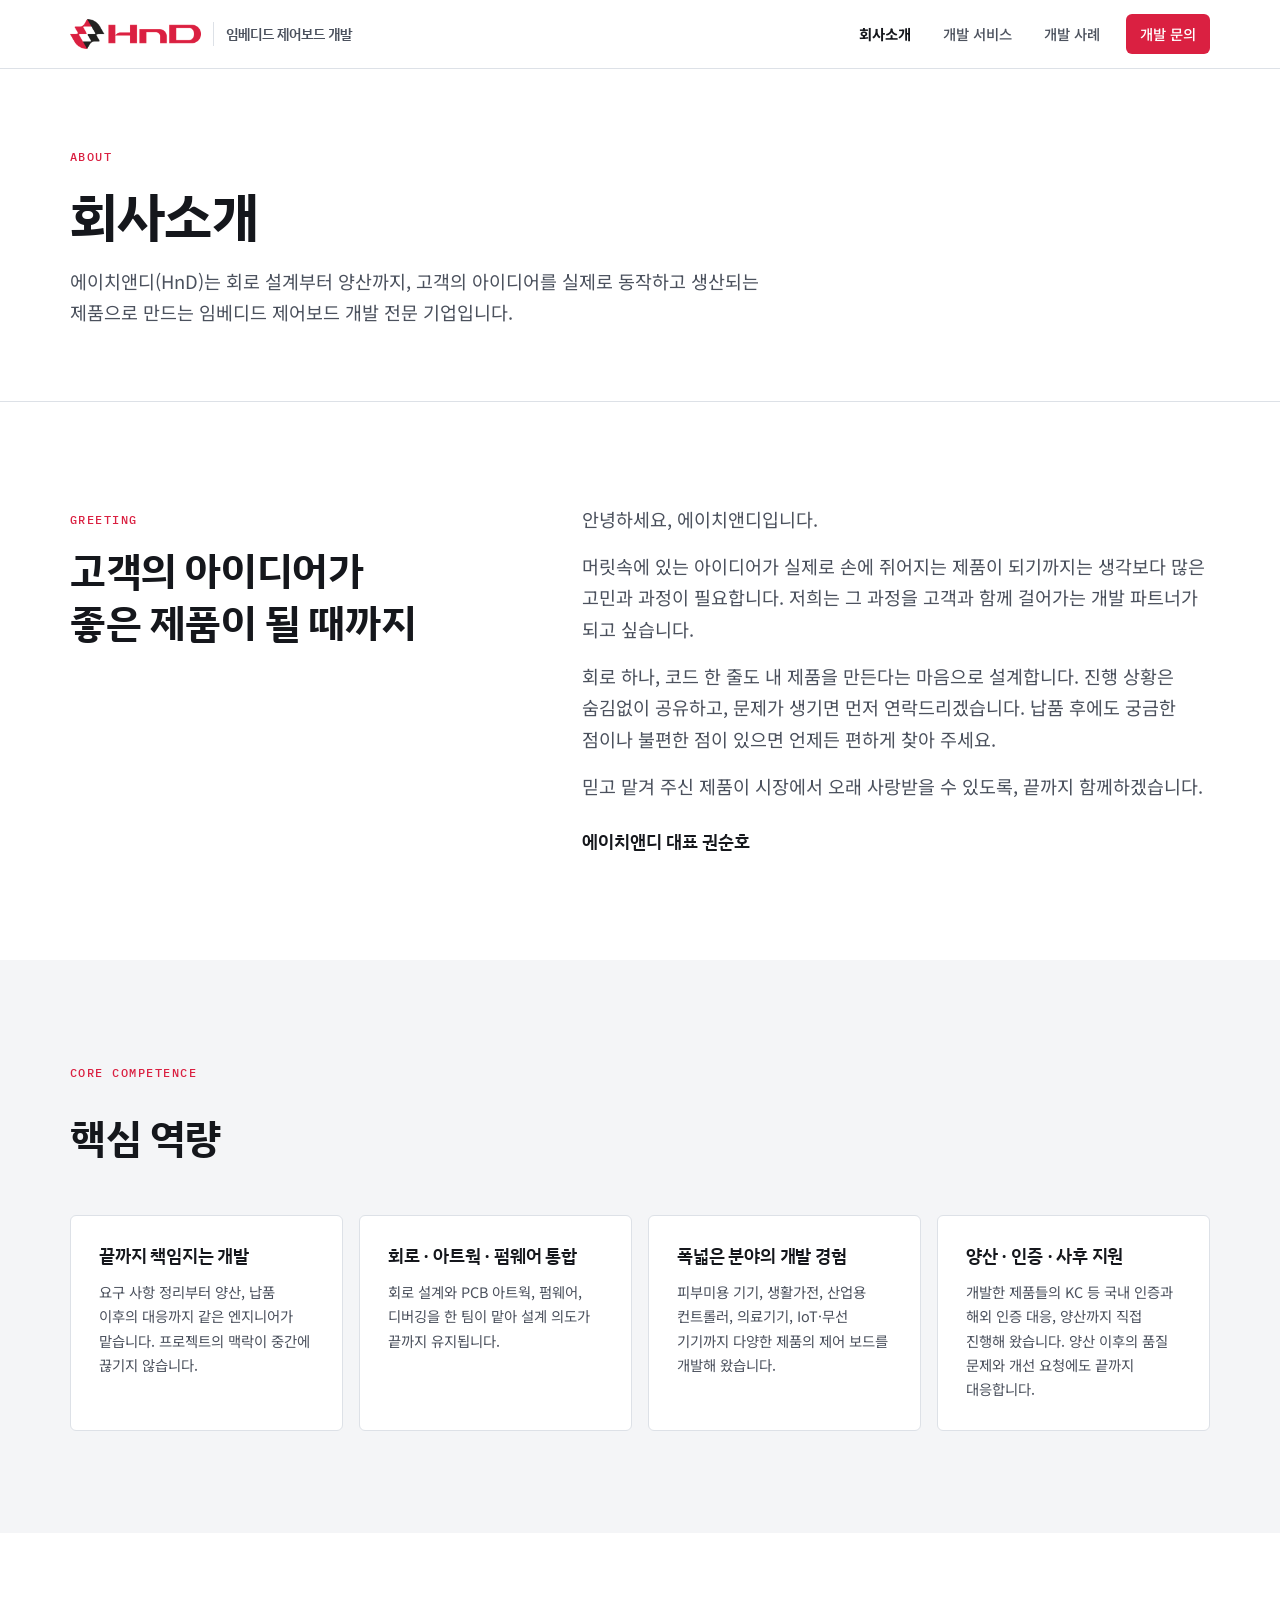
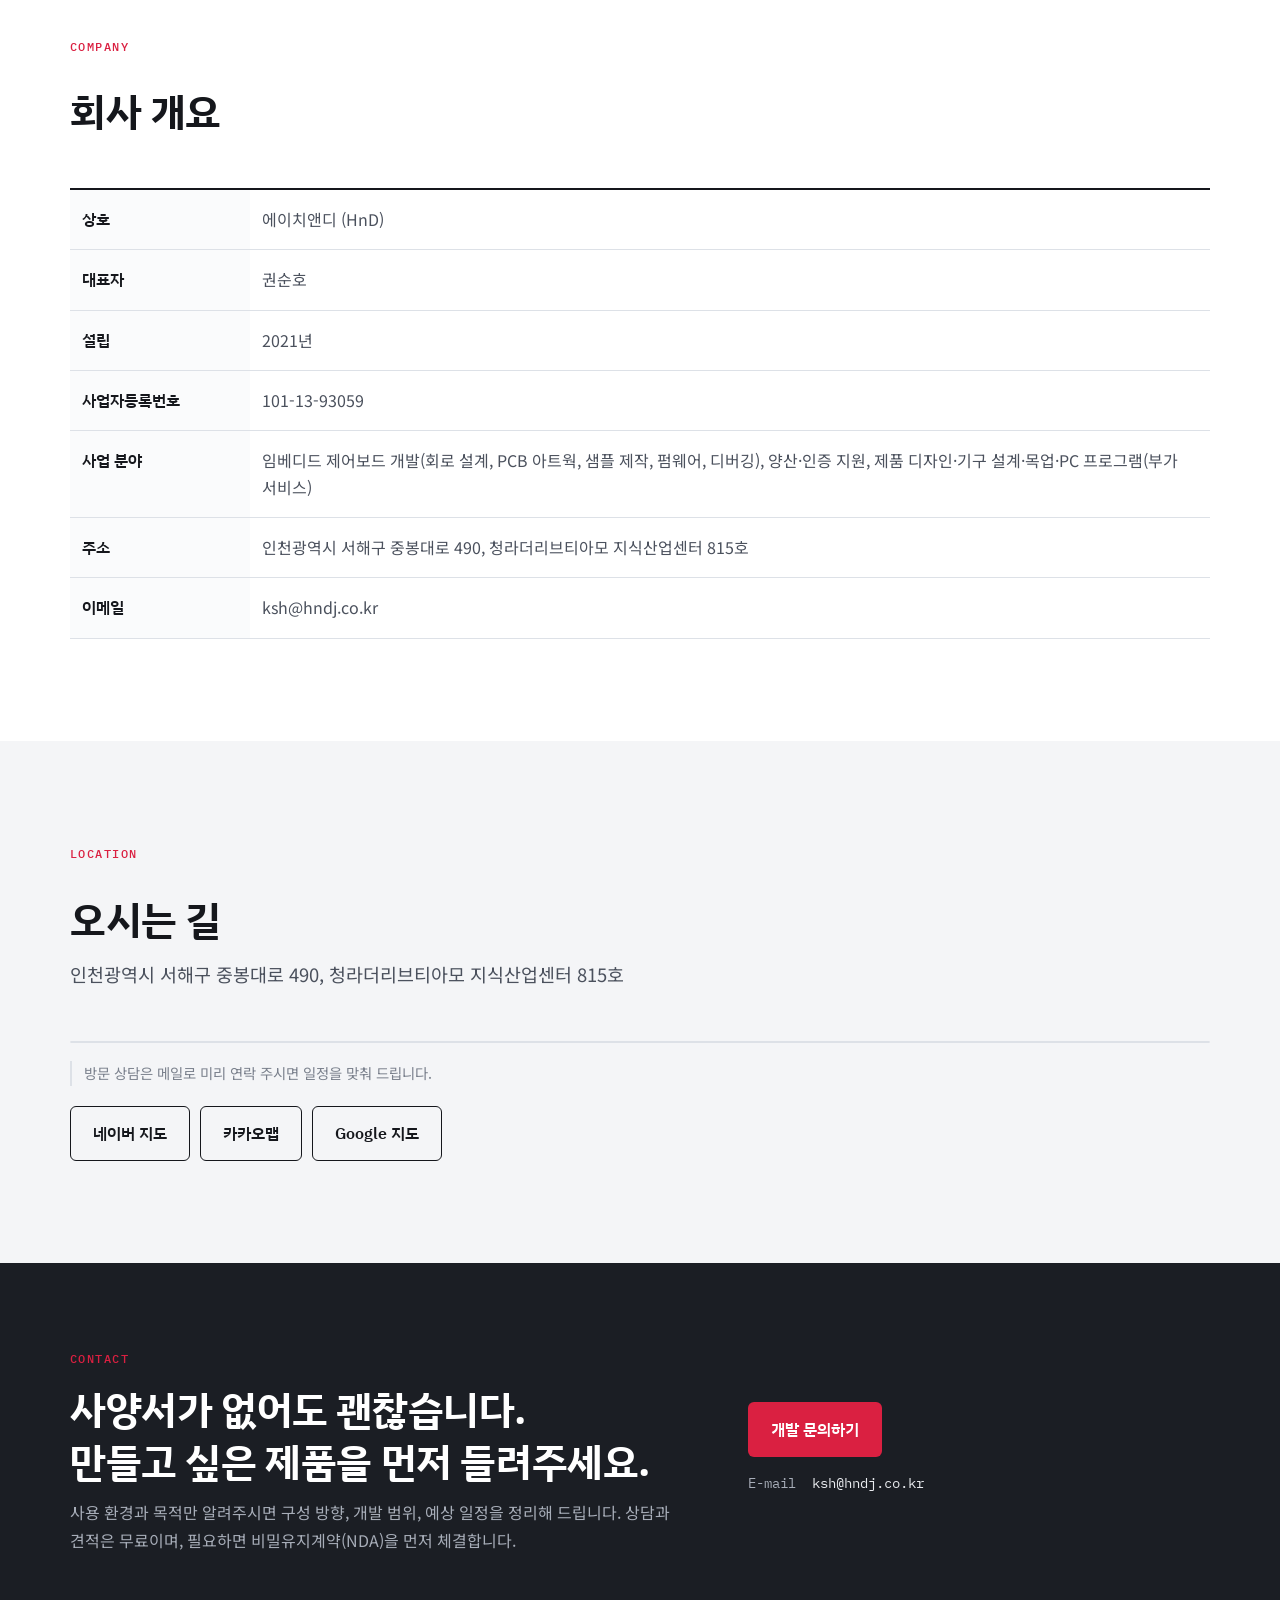
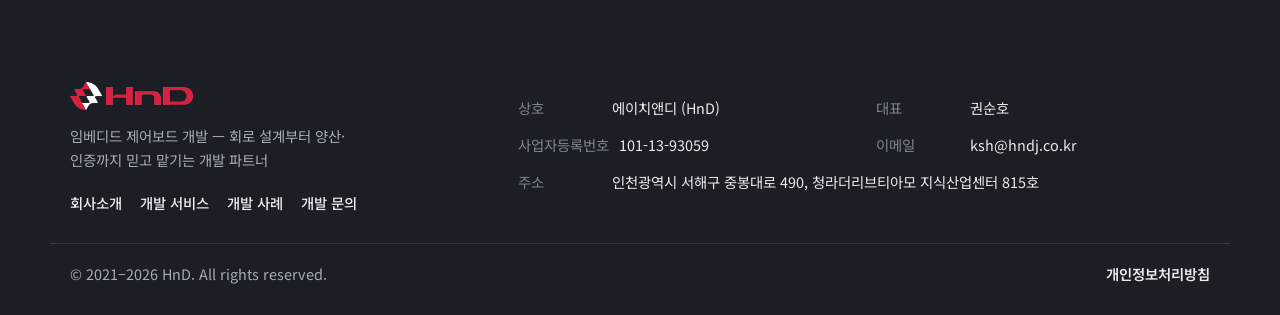
==== commit 1f1d8ca2: "Add files via upload" ====
--- a/about.html
+++ b/about.html
@@ -52,7 +52,7 @@
 
 <section class="section"><div class="wrap">
   <div class="sec-head"><span class="eyebrow">Core Competence</span><h2>핵심 역량</h2></div>
-  <div class="pains" style="grid-template-columns:repeat(auto-fit,minmax(240px,1fr))"><div class="pain"><h3>끝까지 책임지는 개발</h3><p>요구 사항 정리부터 양산, 납품 이후의 대응까지 같은 엔지니어가 맡습니다. 프로젝트의 맥락이 중간에 끊기지 않습니다.</p></div><div class="pain"><h3>회로 · 아트웍 · 펌웨어 통합</h3><p>회로 설계와 PCB 아트웍, 펌웨어, 디버깅을 한 팀이 맡아 설계 의도가 끝까지 유지됩니다.</p></div><div class="pain"><h3>폭넓은 분야의 개발 경험</h3><p>피부미용 기기, 생활가전, 산업용 컨트롤러, 의료기기, IoT·무선 기기까지 다양한 제품의 제어 보드를 개발해 왔습니다.</p></div><div class="pain"><h3>양산 · 인증 · 사후 지원</h3><p>가습기 제어 모듈의 국내·일본·러시아 인증 대응과 양산 경험을 바탕으로, 양산 후 품질 문제와 개선에도 대응합니다.</p></div></div>
+  <div class="pains" style="grid-template-columns:repeat(auto-fit,minmax(240px,1fr))"><div class="pain"><h3>끝까지 책임지는 개발</h3><p>요구 사항 정리부터 양산, 납품 이후의 대응까지 같은 엔지니어가 맡습니다. 프로젝트의 맥락이 중간에 끊기지 않습니다.</p></div><div class="pain"><h3>회로 · 아트웍 · 펌웨어 통합</h3><p>회로 설계와 PCB 아트웍, 펌웨어, 디버깅을 한 팀이 맡아 설계 의도가 끝까지 유지됩니다.</p></div><div class="pain"><h3>폭넓은 분야의 개발 경험</h3><p>피부미용 기기, 생활가전, 산업용 컨트롤러, 의료기기, IoT·무선 기기까지 다양한 제품의 제어 보드를 개발해 왔습니다.</p></div><div class="pain"><h3>양산 · 인증 · 사후 지원</h3><p>개발한 제품들의 KC 등 국내 인증과 해외 인증 대응, 양산까지 직접 진행해 왔습니다. 양산 이후의 품질 문제와 개선 요청에도 끝까지 대응합니다.</p></div></div>
 </div></section>
 
 <section class="section section-white"><div class="wrap">
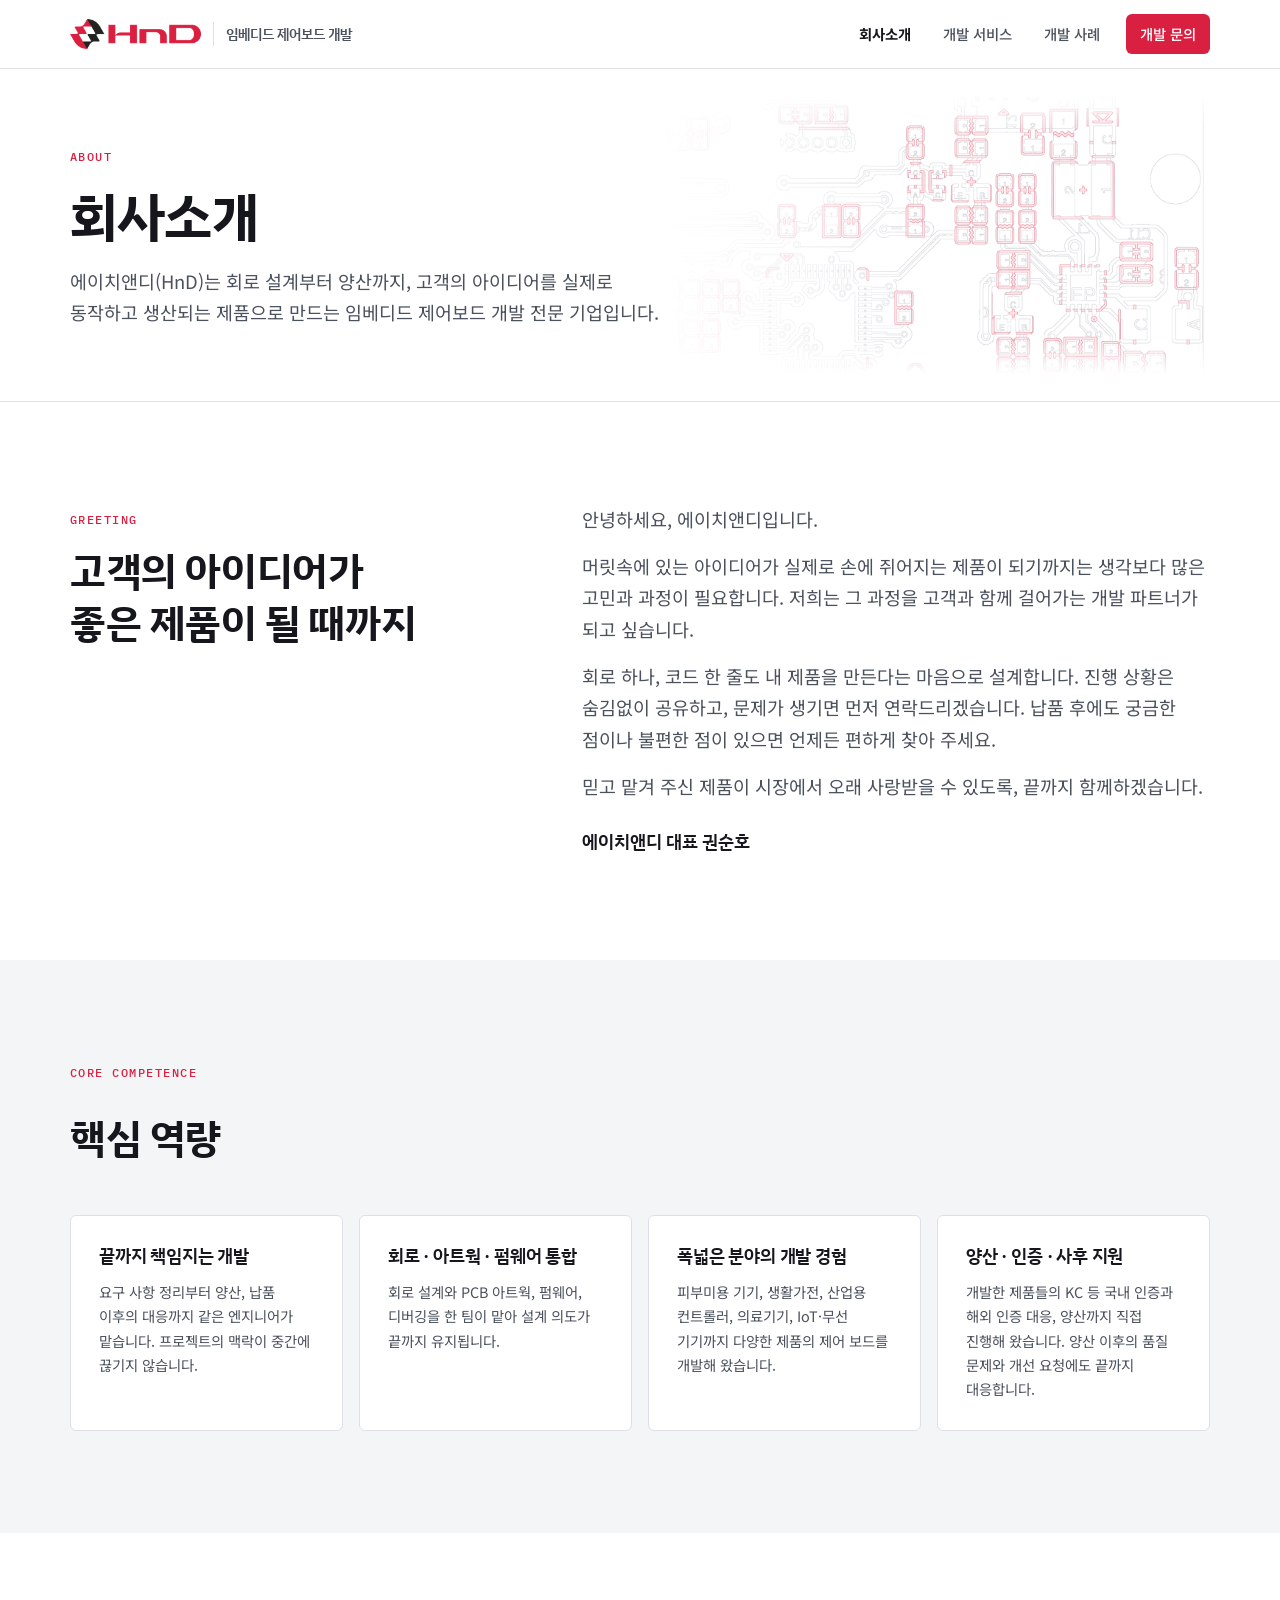
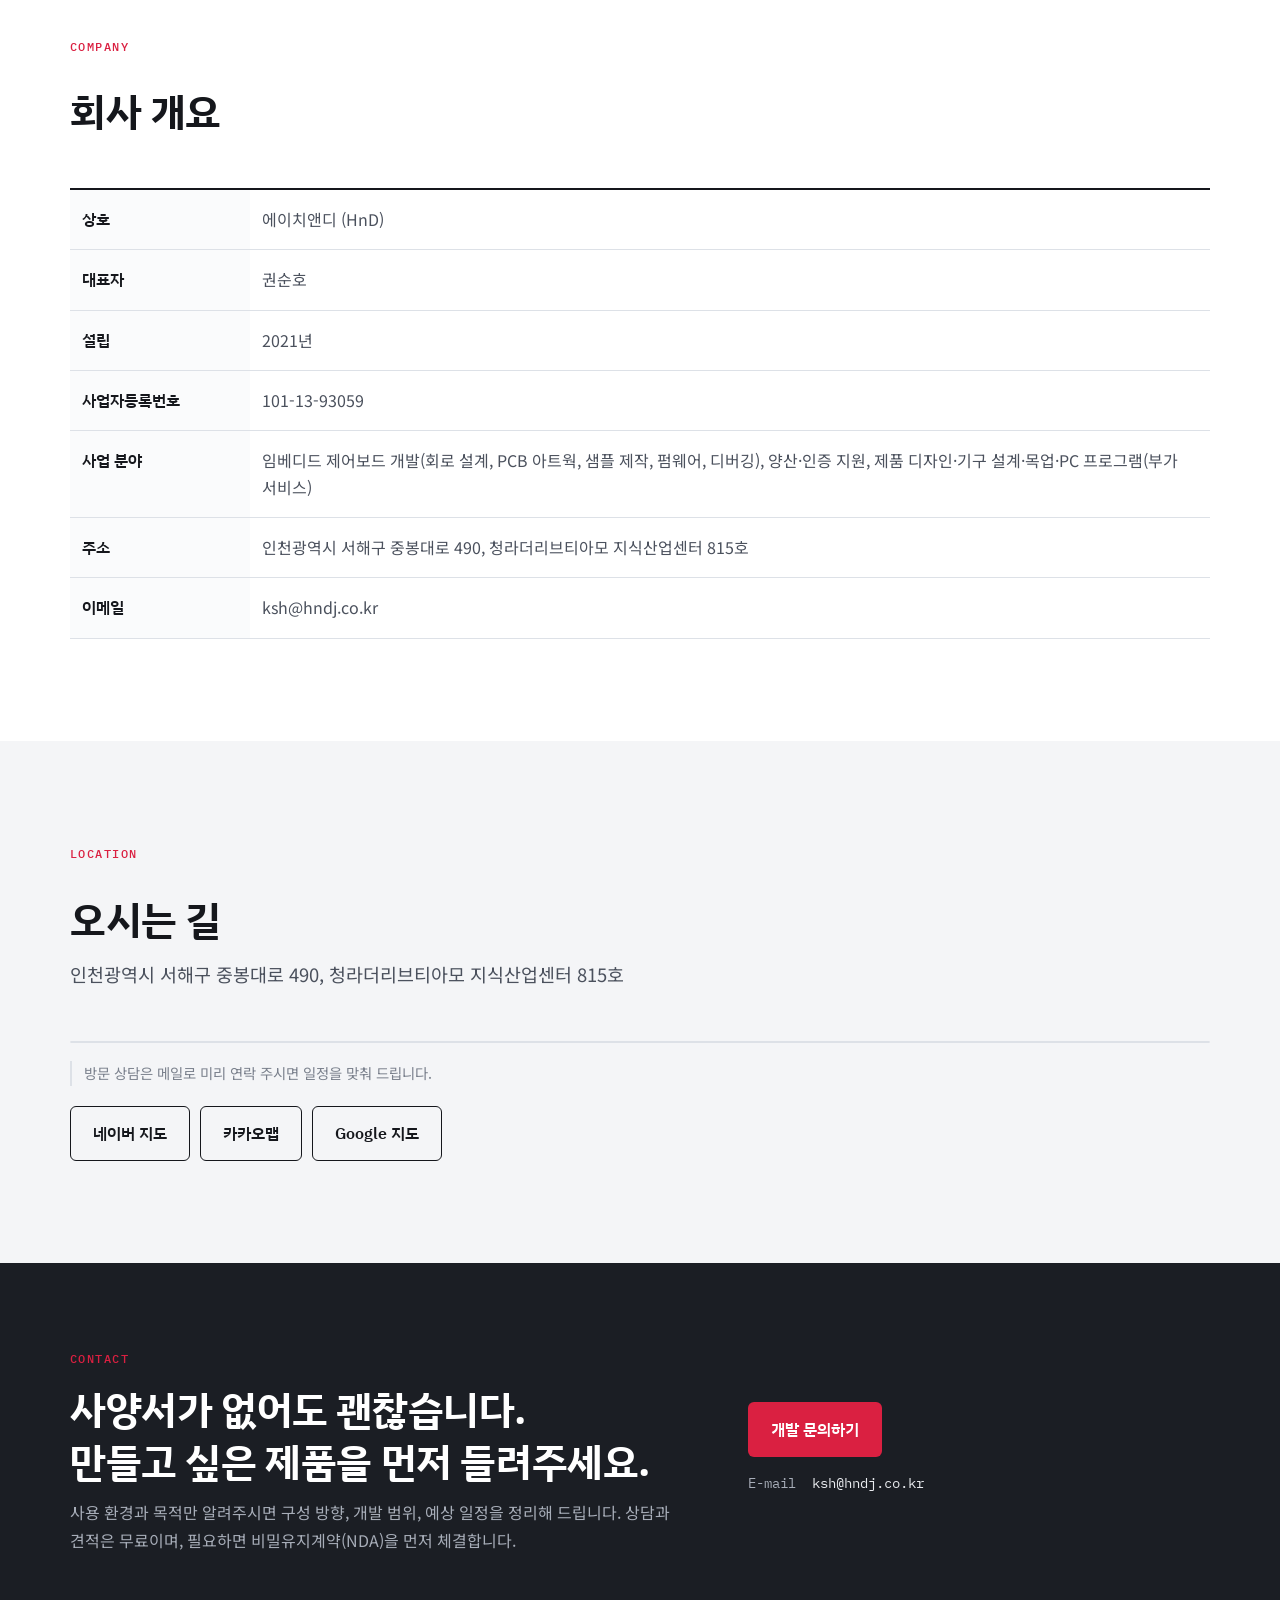
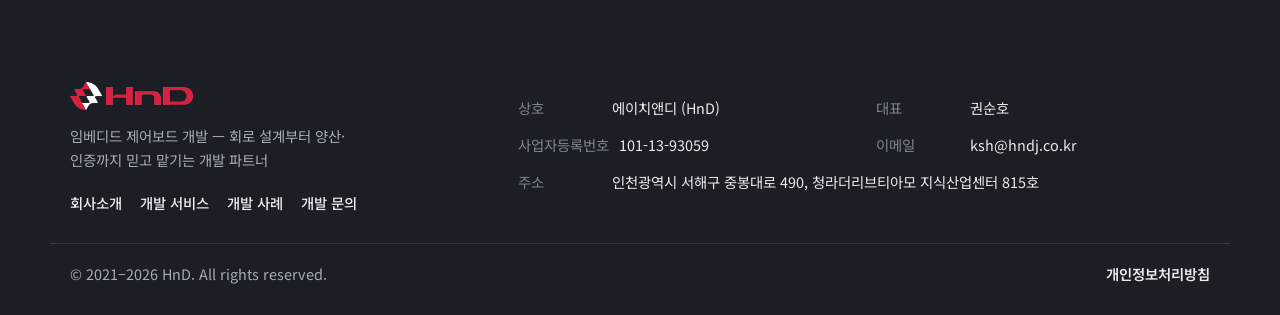
==== commit 91ac4dce: "Add files via upload" ====
--- a/about.html
+++ b/about.html
@@ -36,7 +36,7 @@
 </header>
 <main id="main">
 
-<section class="page-head"><div class="wrap"><span class="eyebrow">About</span><h1>회사소개</h1>
+<section class="page-head head-art head-about"><div class="wrap"><span class="eyebrow">About</span><h1>회사소개</h1>
 <p>에이치앤디(HnD)는 회로 설계부터 양산까지, 고객의 아이디어를 실제로 동작하고 생산되는 제품으로 만드는 임베디드 제어보드 개발 전문 기업입니다.</p></div></section>
 
 <section class="section section-white"><div class="wrap greet">
--- a/css/style.css
+++ b/css/style.css
@@ -589,3 +589,35 @@
 .map-kakao { aspect-ratio: auto; background: transparent; }
 .map-kakao .root_daum_roughmap { width: 100% !important; }
 .map-kakao .root_daum_roughmap .wrap_map { width: 100% !important; }
+
+/* ---------- page head PCB line art ---------- */
+.head-art { position: relative; overflow: hidden; }
+.head-art::after { content: ""; position: absolute; top: 0; right: 0; bottom: 0; width: min(62%, 980px); background-repeat: no-repeat; background-position: right center; background-size: cover; pointer-events: none; }
+.head-art .wrap { position: relative; z-index: 1; }
+.head-about::after { background-image: url("../images/head-about.webp"); }
+.head-services::after { background-image: url("../images/head-services.webp"); }
+.head-portfolio::after { background-image: url("../images/head-portfolio.webp"); }
+.head-contact::after { background-image: url("../images/head-contact.webp"); }
+@media (max-width: 760px) { .head-art::after { width: 100%; opacity: .35; } }
+.head-art::after { width: min(46%, 720px); opacity: .6; -webkit-mask-image: linear-gradient(90deg, transparent 0%, #000 45%); mask-image: linear-gradient(90deg, transparent 0%, #000 45%); }
+@media (max-width: 900px) { .head-art::after { display: none; } }
+.hero-dark .hero-grid { grid-template-columns: 1fr 1.15fr; gap: 24px; }
+@media (max-width: 900px) { .hero-dark .hero-grid { grid-template-columns: 1fr; } }
+.hero-dark .hero-grid { grid-template-columns: 1.05fr 1fr; }
+.hero-trust { gap: 10px 18px; }
+@media (max-width: 900px) { .hero-dark .hero-grid { grid-template-columns: 1fr; } }
+.head-services::after { opacity: 1; -webkit-mask-image: none; mask-image: none; width: min(56%, 900px); background-position: right center; background-size: contain; }
+@media (max-width: 900px) { .head-services::after { display: none; } }
+
+/* page-head art aligned to content width (not screen edge) */
+.head-art::after { content: none !important; }
+.head-art .wrap { position: relative; }
+.head-art .wrap::after { content: ""; position: absolute; top: 50%; right: var(--gutter-r); transform: translateY(-50%); width: 50%; aspect-ratio: 1600 / 760; background-repeat: no-repeat; background-position: center; background-size: contain; pointer-events: none; z-index: -1; opacity: .7; }
+.head-art .wrap > * { position: relative; z-index: 1; }
+.head-art .wrap > p { max-width: min(40em, 52%); }
+.head-about .wrap::after { background-image: url("../images/head-about.webp"); }
+.head-services .wrap::after { background-image: url("../images/head-services.webp"); opacity: 1; width: 54%; }
+.head-portfolio .wrap::after { background-image: url("../images/head-portfolio.webp"); }
+.head-contact .wrap::after { background-image: url("../images/head-contact.webp"); }
+.head-art .wrap { z-index: auto; isolation: isolate; }
+@media (max-width: 900px) { .head-art .wrap::after { display: none; } .head-art .wrap > p { max-width: none; } }
